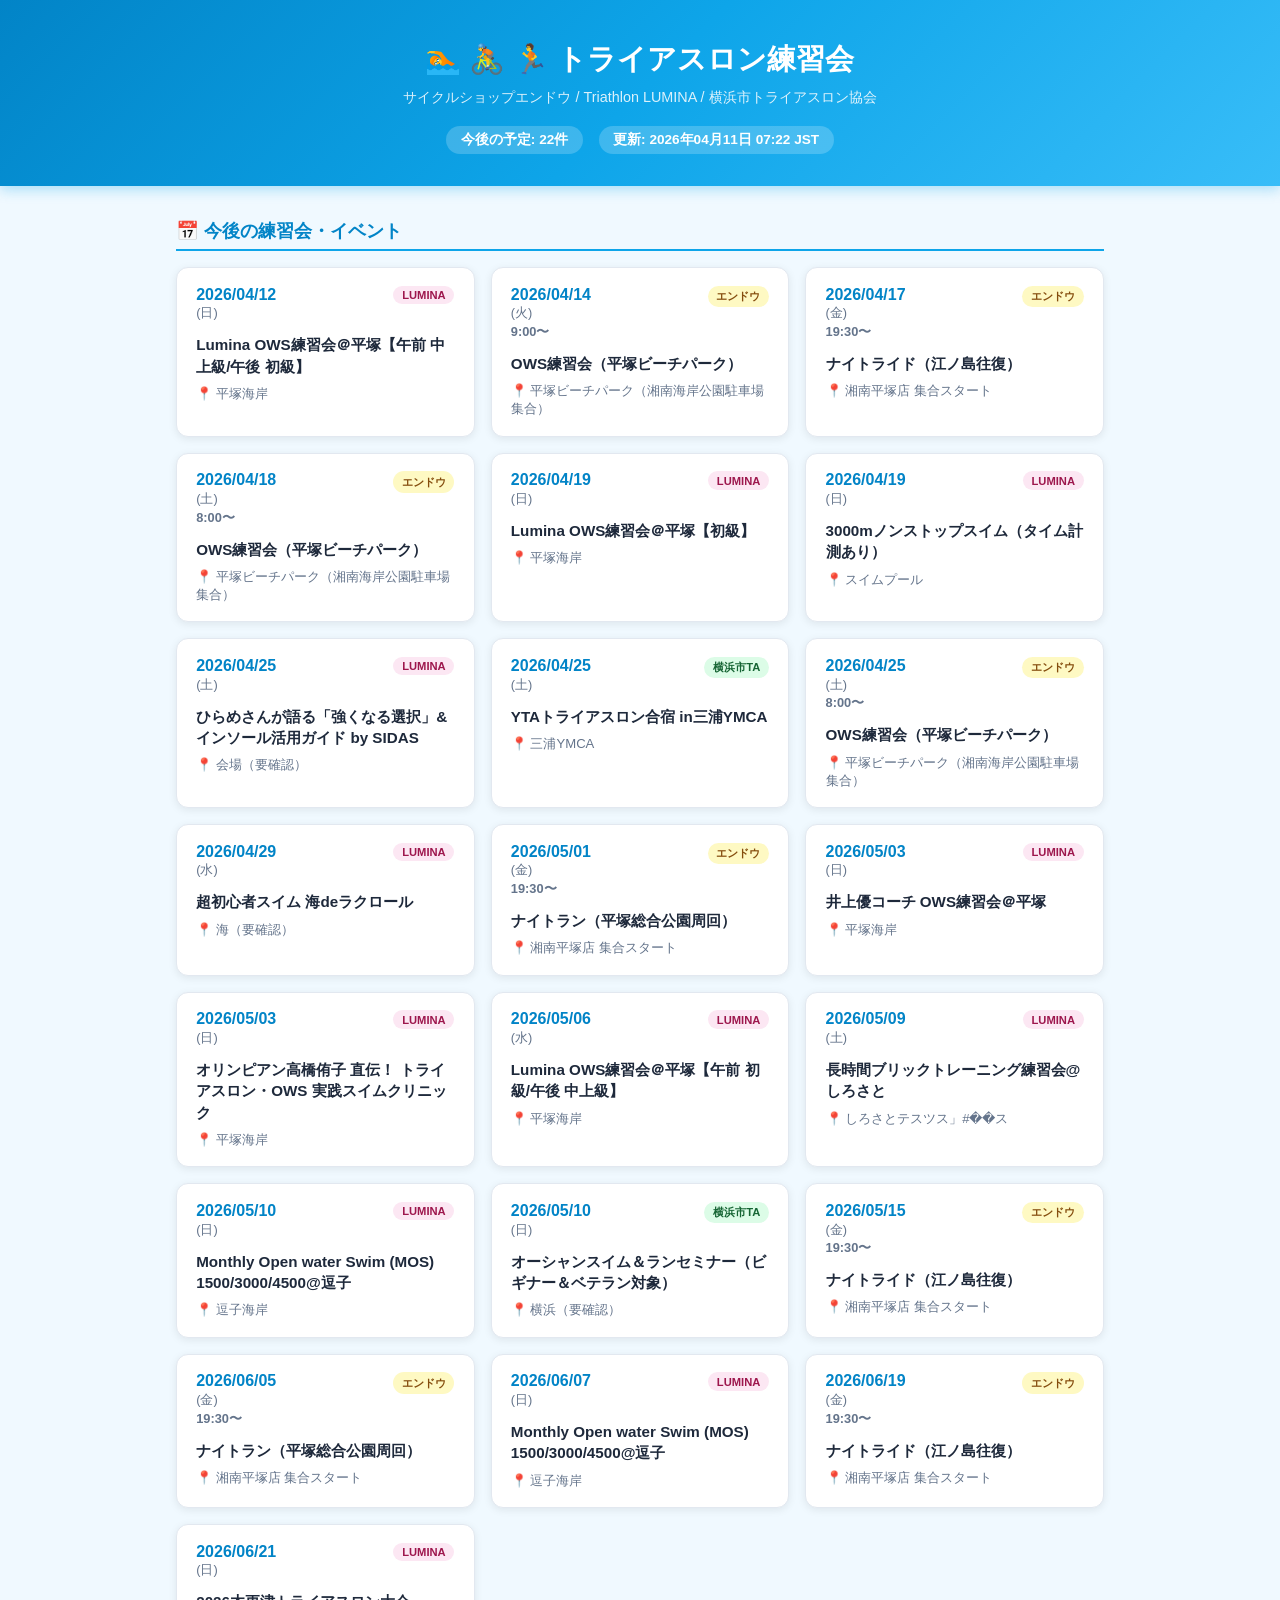
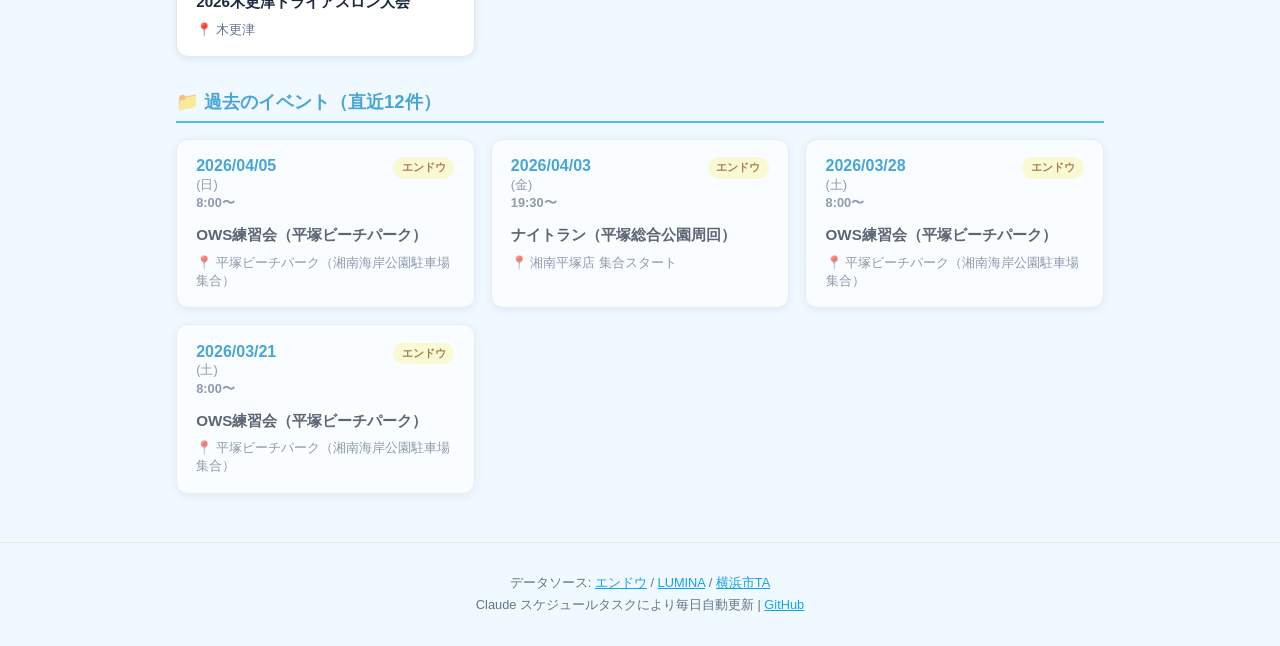
==== index.html @ b074782b "Add schedule page (2026/4/11 7:28:59)" ====
<!DOCTYPE html>
<html lang="ja"><head><meta charset="UTF-8"><meta name="viewport" content="width=device-width,initial-scale=1.0">
<title>🏊🚴🏃 トライアスロン練習会スケジュール</title>
<style>:root{--primary:#0ea5e9;--primary-dark:#0284c7;--bg:#f0f9ff;--card-bg:#fff;--text:#1e293b;--muted:#64748b;--border:#e2e8f0;--shadow:0 2px 8px rgba(0,0,0,.08)}*{box-sizing:border-box;margin:0;padding:0}body{font-family:'Helvetica Neue',Arial,'Hiragino Kaku Gothic ProN',sans-serif;background:var(--bg);color:var(--text)}header{background:linear-gradient(135deg,#0284c7,#0ea5e9,#38bdf8);color:#fff;padding:2.5rem 1.5rem 2rem;text-align:center;box-shadow:0 4px 12px rgba(14,165,233,.3)}header h1{font-size:1.8rem;font-weight:800}header p{margin-top:.5rem;font-size:.9rem;opacity:.85}.stats{display:flex;gap:1rem;justify-content:center;margin-top:1.2rem;flex-wrap:wrap}.stat-chip{background:rgba(255,255,255,.2);padding:.3rem .9rem;border-radius:999px;font-size:.85rem;font-weight:600}main{max-width:960px;margin:2rem auto;padding:0 1rem}.section-title{font-size:1.15rem;font-weight:700;color:var(--primary-dark);margin:2rem 0 1rem;padding-bottom:.4rem;border-bottom:2px solid var(--primary)}.cards-grid{display:grid;grid-template-columns:repeat(auto-fill,minmax(280px,1fr));gap:1rem}.card{background:var(--card-bg);border-radius:12px;padding:1.1rem 1.2rem;box-shadow:var(--shadow);border:1px solid var(--border);text-decoration:none;color:inherit;display:block;transition:transform .15s,box-shadow .15s}.card:hover{transform:translateY(-2px);box-shadow:0 6px 16px rgba(0,0,0,.12);border-color:var(--primary)}.card-header{display:flex;justify-content:space-between;align-items:flex-start;margin-bottom:.75rem}.date-badge{display:flex;flex-direction:column;gap:.1rem}.date-main{font-size:1rem;font-weight:700;color:var(--primary-dark)}.weekday,.time{font-size:.8rem;color:var(--muted)}.time{font-weight:600}.badge{font-size:.7rem;padding:.2rem .55rem;border-radius:999px;font-weight:700;white-space:nowrap}.event-title{font-size:.95rem;font-weight:700;line-height:1.4;margin-bottom:.5rem}.event-place{font-size:.82rem;color:var(--muted)}.past-section{opacity:.7}.empty{color:var(--muted);text-align:center;padding:2rem}footer{text-align:center;padding:2rem;font-size:.8rem;color:var(--muted);border-top:1px solid var(--border);margin-top:3rem}@media(max-width:480px){header h1{font-size:1.4rem}.cards-grid{grid-template-columns:1fr}}</style></head><body>
<header><h1>🏊 🚴 🏃 トライアスロン練習会</h1><p>サイクルショップエンドウ / Triathlon LUMINA / 横浜市トライアスロン協会</p><div class="stats"><span class="stat-chip">今後の予定: 22件</span><span class="stat-chip">更新: 2026年04月11日 07:22 JST</span></div></header>
<main><h2 class="section-title">📅 今後の練習会・イベント</h2><div class="cards-grid"><a class="card" href="https://triathlon-lumina.com/category/item/entry/" target="_blank" rel="noopener"><div class="card-header"><div class="date-badge"><span class="date-main">2026/04/12</span><span class="weekday">(日)</span></div><span class="badge" style="background:#fce7f3;color:#9d174d">LUMINA</span></div><div class="card-body"><h3 class="event-title">Lumina OWS練習会＠平塚【午前 中上級/午後 初級】</h3><p class="event-place">📍 平塚海岸</p></div></a>
<a class="card" href="https://cycleshopendo.com/shop/post-25594.html" target="_blank" rel="noopener"><div class="card-header"><div class="date-badge"><span class="date-main">2026/04/14</span><span class="weekday">(火)</span><span class="time">9:00〜</span></div><span class="badge" style="background:#fef9c3;color:#854d0e">エンドウ</span></div><div class="card-body"><h3 class="event-title">OWS練習会（平塚ビーチパーク）</h3><p class="event-place">📍 平塚ビーチパーク（湘南海岸公園駐車場集合）</p></div></a>
<a class="card" href="https://cycleshopendo.com/shop/post-25594.html" target="_blank" rel="noopener"><div class="card-header"><div class="date-badge"><span class="date-main">2026/04/17</span><span class="weekday">(金)</span><span class="time">19:30〜</span></div><span class="badge" style="background:#fef9c3;color:#854d0e">エンドウ</span></div><div class="card-body"><h3 class="event-title">ナイトライド（江ノ島往復）</h3><p class="event-place">📍 湘南平塚店 集合スタート</p></div></a>
<a class="card" href="https://cycleshopendo.com/shop/post-25594.html" target="_blank" rel="noopener"><div class="card-header"><div class="date-badge"><span class="date-main">2026/04/18</span><span class="weekday">(土)</span><span class="time">8:00〜</span></div><span class="badge" style="background:#fef9c3;color:#854d0e">エンドウ</span></div><div class="card-body"><h3 class="event-title">OWS練習会（平塚ビーチパーク）</h3><p class="event-place">📍 平塚ビーチパーク（湘南海岸公園駐車場集合）</p></div></a>
<a class="card" href="https://triathlon-lumina.com/category/item/entry/" target="_blank" rel="noopener"><div class="card-header"><div class="date-badge"><span class="date-main">2026/04/19</span><span class="weekday">(日)</span></div><span class="badge" style="background:#fce7f3;color:#9d174d">LUMINA</span></div><div class="card-body"><h3 class="event-title">Lumina OWS練習会＠平塚【初級】</h3><p class="event-place">📍 平塚海岸</p></div></a>
<a class="card" href="https://triathlon-lumina.com/category/item/entry/" target="_blank" rel="noopener"><div class="card-header"><div class="date-badge"><span class="date-main">2026/04/19</span><span class="weekday">(日)</span></div><span class="badge" style="background:#fce7f3;color:#9d174d">LUMINA</span></div><div class="card-body"><h3 class="event-title">3000mノンストップスイム（タイム計測あり）</h3><p class="event-place">📍 スイムプール</p></div></a>
<a class="card" href="https://triathlon-lumina.com/category/item/entry/" target="_blank" rel="noopener"><div class="card-header"><div class="date-badge"><span class="date-main">2026/04/25</span><span class="weekday">(土)</span></div><span class="badge" style="background:#fce7f3;color:#9d174d">LUMINA</span></div><div class="card-body"><h3 class="event-title">ひらめさんが語る「強くなる選択」&amp;インソール活用ガイド by SIDAS</h3><p class="event-place">📍 会場（要確認）</p></div></a>
<a class="card" href="https://www.kn-tu.or.jp/yta/5382.html" target="_blank" rel="noopener"><div class="card-header"><div class="date-badge"><span class="date-main">2026/04/25</span><span class="weekday">(土)</span></div><span class="badge" style="background:#dcfce7;color:#166534">横浜市TA</span></div><div class="card-body"><h3 class="event-title">YTAトライアスロン合宿 in三浦YMCA</h3><p class="event-place">📍 三浦YMCA</p></div></a>
<a class="card" href="https://cycleshopendo.com/shop/post-25594.html" target="_blank" rel="noopener"><div class="card-header"><div class="date-badge"><span class="date-main">2026/04/25</span><span class="weekday">(土)</span><span class="time">8:00〜</span></div><span class="badge" style="background:#fef9c3;color:#854d0e">エンドウ</span></div><div class="card-body"><h3 class="event-title">OWS練習会（平塚ビーチパーク）</h3><p class="event-place">📍 平塚ビーチパーク（湘南海岸公園駐車場集合）</p></div></a>
<a class="card" href="https://triathlon-lumina.com/category/item/entry/" target="_blank" rel="noopener"><div class="card-header"><div class="date-badge"><span class="date-main">2026/04/29</span><span class="weekday">(水)</span></div><span class="badge" style="background:#fce7f3;color:#9d174d">LUMINA</span></div><div class="card-body"><h3 class="event-title">超初心者スイム 海deラクロール</h3><p class="event-place">📍 海（要確認）</p></div></a>
<a class="card" href="https://cycleshopendo.com/shop/post-25594.html" target="_blank" rel="noopener"><div class="card-header"><div class="date-badge"><span class="date-main">2026/05/01</span><span class="weekday">(金)</span><span class="time">19:30〜</span></div><span class="badge" style="background:#fef9c3;color:#854d0e">エンドウ</span></div><div class="card-body"><h3 class="event-title">ナイトラン（平塚総合公園周回）</h3><p class="event-place">📍 湘南平塚店 集合スタート</p></div></a>
<a class="card" href="https://triathlon-lumina.com/category/item/entry/" target="_blank" rel="noopener"><div class="card-header"><div class="date-badge"><span class="date-main">2026/05/03</span><span class="weekday">(日)</span></div><span class="badge" style="background:#fce7f3;color:#9d174d">LUMINA</span></div><div class="card-body"><h3 class="event-title">井上優コーチ OWS練習会＠平塚</h3><p class="event-place">📍 平塚海岸</p></div></a>
<a class="card" href="https://triathlon-lumina.com/category/item/entry/" target="_blank" rel="noopener"><div class="card-header"><div class="date-badge"><span class="date-main">2026/05/03</span><span class="weekday">(日)</span></div><span class="badge" style="background:#fce7f3;color:#9d174d">LUMINA</span></div><div class="card-body"><h3 class="event-title">オリンピアン高橋侑子 直伝！ トライアスロン・OWS 実践スイムクリニック</h3><p class="event-place">📍 平塚海岸</p></div></a>
<a class="card" href="https://triathlon-lumina.com/category/item/entry/" target="_blank" rel="noopener"><div class="card-header"><div class="date-badge"><span class="date-main">2026/05/06</span><span class="weekday">(水)</span></div><span class="badge" style="background:#fce7f3;color:#9d174d">LUMINA</span></div><div class="card-body"><h3 class="event-title">Lumina OWS練習会＠平塚【午前 初級/午後 中上級】</h3><p class="event-place">📍 平塚海岸</p></div></a>
<a class="card" href="https://triathlon-lumina.com/category/item/entry/" target="_blank" rel="noopener"><div class="card-header"><div class="date-badge"><span class="date-main">2026/05/09</span><span class="weekday">(土)</span></div><span class="badge" style="background:#fce7f3;color:#9d174d">LUMINA</span></div><div class="card-body"><h3 class="event-title">長時間ブリックトレーニング練習会@しろさと</h3><p class="event-place">📍 しろさとテスツス」#��ス</p></div></a>
<a class="card" href="https://triathlon-lumina.com/category/item/entry/" target="_blank" rel="noopener"><div class="card-header"><div class="date-badge"><span class="date-main">2026/05/10</span><span class="weekday">(日)</span></div><span class="badge" style="background:#fce7f3;color:#9d174d">LUMINA</span></div><div class="card-body"><h3 class="event-title">Monthly Open water Swim (MOS) 1500/3000/4500@逗子</h3><p class="event-place">📍 逗子海岸</p></div></a>
<a class="card" href="https://www.kn-tu.or.jp/yta/5474.html" target="_blank" rel="noopener"><div class="card-header"><div class="date-badge"><span class="date-main">2026/05/10</span><span class="weekday">(日)</span></div><span class="badge" style="background:#dcfce7;color:#166534">横浜市TA</span></div><div class="card-body"><h3 class="event-title">オーシャンスイム＆ランセミナー（ビギナー＆ベテラン対象）</h3><p class="event-place">📍 横浜（要確認）</p></div></a>
<a class="card" href="https://cycleshopendo.com/shop/post-25594.html" target="_blank" rel="noopener"><div class="card-header"><div class="date-badge"><span class="date-main">2026/05/15</span><span class="weekday">(金)</span><span class="time">19:30〜</span></div><span class="badge" style="background:#fef9c3;color:#854d0e">エンドウ</span></div><div class="card-body"><h3 class="event-title">ナイトライド（江ノ島往復）</h3><p class="event-place">📍 湘南平塚店 集合スタート</p></div></a>
<a class="card" href="https://cycleshopendo.com/shop/post-25594.html" target="_blank" rel="noopener"><div class="card-header"><div class="date-badge"><span class="date-main">2026/06/05</span><span class="weekday">(金)</span><span class="time">19:30〜</span></div><span class="badge" style="background:#fef9c3;color:#854d0e">エンドウ</span></div><div class="card-body"><h3 class="event-title">ナイトラン（平塚総合公園周回）</h3><p class="event-place">📍 湘南平塚店 集合スタート</p></div></a>
<a class="card" href="https://triathlon-lumina.com/category/item/entry/" target="_blank" rel="noopener"><div class="card-header"><div class="date-badge"><span class="date-main">2026/06/07</span><span class="weekday">(日)</span></div><span class="badge" style="background:#fce7f3;color:#9d174d">LUMINA</span></div><div class="card-body"><h3 class="event-title">Monthly Open water Swim (MOS) 1500/3000/4500@逗子</h3><p class="event-place">📍 逗子海岸</p></div></a>
<a class="card" href="https://cycleshopendo.com/shop/post-25594.html" target="_blank" rel="noopener"><div class="card-header"><div class="date-badge"><span class="date-main">2026/06/19</span><span class="weekday">(金)</span><span class="time">19:30〜</span></div><span class="badge" style="background:#fef9c3;color:#854d0e">エンドウ</span></div><div class="card-body"><h3 class="event-title">ナイトライド（江ノ島往復）</h3><p class="event-place">📍 湘南平塚店 集合スタート</p></div></a>
<a class="card" href="https://triathlon-lumina.com/category/item/entry/" target="_blank" rel="noopener"><div class="card-header"><div class="date-badge"><span class="date-main">2026/06/21</span><span class="weekday">(日)</span></div><span class="badge" style="background:#fce7f3;color:#9d174d">LUMINA</span></div><div class="card-body"><h3 class="event-title">2026木更津トライアスロン大会</h3><p class="event-place">📍 木更津</p></div></a></div><h2 class="section-title past-section">📁 過去のイベント（直近12件）</h2><div class="cards-grid past-section"><a class="card" href="https://cycleshopendo.com/shop/post-25594.html" target="_blank" rel="noopener"><div class="card-header"><div class="date-badge"><span class="date-main">2026/04/05</span><span class="weekday">(日)</span><span class="time">8:00〜</span></div><span class="badge" style="background:#fef9c3;color:#854d0e">エンドウ</span></div><div class="card-body"><h3 class="event-title">OWS練習会（平塚ビーチパーク）</h3><p class="event-place">📍 平塚ビーチパーク（湘南海岸公園駐車場集合）</p></div></a>
<a class="card" href="https://cycleshopendo.com/shop/post-25594.html" target="_blank" rel="noopener"><div class="card-header"><div class="date-badge"><span class="date-main">2026/04/03</span><span class="weekday">(金)</span><span class="time">19:30〜</span></div><span class="badge" style="background:#fef9c3;color:#854d0e">エンドウ</span></div><div class="card-body"><h3 class="event-title">ナイトラン（平塚総合公園周回）</h3><p class="event-place">📍 湘南平塚店 集合スタート</p></div></a>
<a class="card" href="https://cycleshopendo.com/shop/post-25594.html" target="_blank" rel="noopener"><div class="card-header"><div class="date-badge"><span class="date-main">2026/03/28</span><span class="weekday">(土)</span><span class="time">8:00〜</span></div><span class="badge" style="background:#fef9c3;color:#854d0e">エンドウ</span></div><div class="card-body"><h3 class="event-title">OWS練習会（平塚ビーチパーク）</h3><p class="event-place">📍 平塚ビーチパーク（湘南海岸公園駐車場集合）</p></div></a>
<a class="card" href="https://cycleshopendo.com/shop/post-25594.html" target="_blank" rel="noopener"><div class="card-header"><div class="date-badge"><span class="date-main">2026/03/21</span><span class="weekday">(土)</span><span class="time">8:00〜</span></div><span class="badge" style="background:#fef9c3;color:#854d0e">エンドウ</span></div><div class="card-body"><h3 class="event-title">OWS練習会（平塚ビーチパーク）</h3><p class="event-place">📍 平塚ビーチパーク（湘南海岸公園駐車場集合）</p></div></a></div></main>
<footer><p>データソース: <a href="https://cycleshopendo.com/shop/post-25594.html" style="color:var(--primary)">エンドウ</a> / <a href="https://triathlon-lumina.com/category/item/entry/" style="color:var(--primary)">LUMINA</a> / <a href="https://www.kn-tu.or.jp/yta/news/recruiting-participants" style="color:var(--primary)">横浜市TA</a></p><p style="margin-top:.3rem">Claude スケジュールタスクにより毎日自動更新 | <a href="https://github.com/japason0502/Triathlon" style="color:var(--primary)">GitHub</a></p></footer>
</body></html>
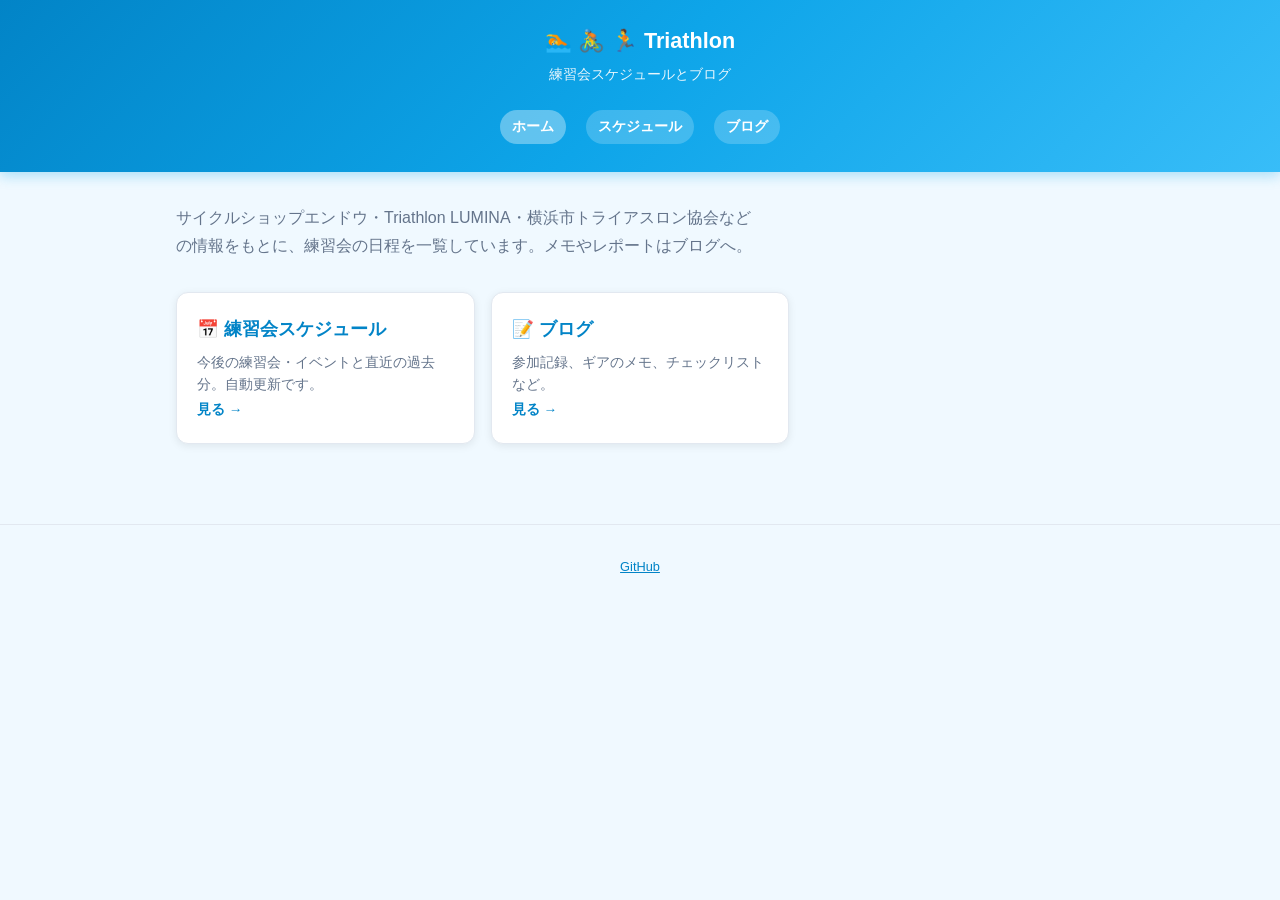
==== commit 45d9e447: "Refactor triathlon schedule management: rename index.html to schedule.html and update HTML generatio" ====
--- a/index.html
+++ b/index.html
@@ -1,32 +1,90 @@
 <!DOCTYPE html>
-<html lang="ja"><head><meta charset="UTF-8"><meta name="viewport" content="width=device-width,initial-scale=1.0">
-<title>🏊🚴🏃 トライアスロン練習会スケジュール</title>
-<style>:root{--primary:#0ea5e9;--primary-dark:#0284c7;--bg:#f0f9ff;--card-bg:#fff;--text:#1e293b;--muted:#64748b;--border:#e2e8f0;--shadow:0 2px 8px rgba(0,0,0,.08)}*{box-sizing:border-box;margin:0;padding:0}body{font-family:'Helvetica Neue',Arial,'Hiragino Kaku Gothic ProN',sans-serif;background:var(--bg);color:var(--text)}header{background:linear-gradient(135deg,#0284c7,#0ea5e9,#38bdf8);color:#fff;padding:2.5rem 1.5rem 2rem;text-align:center;box-shadow:0 4px 12px rgba(14,165,233,.3)}header h1{font-size:1.8rem;font-weight:800}header p{margin-top:.5rem;font-size:.9rem;opacity:.85}.stats{display:flex;gap:1rem;justify-content:center;margin-top:1.2rem;flex-wrap:wrap}.stat-chip{background:rgba(255,255,255,.2);padding:.3rem .9rem;border-radius:999px;font-size:.85rem;font-weight:600}main{max-width:960px;margin:2rem auto;padding:0 1rem}.section-title{font-size:1.15rem;font-weight:700;color:var(--primary-dark);margin:2rem 0 1rem;padding-bottom:.4rem;border-bottom:2px solid var(--primary)}.cards-grid{display:grid;grid-template-columns:repeat(auto-fill,minmax(280px,1fr));gap:1rem}.card{background:var(--card-bg);border-radius:12px;padding:1.1rem 1.2rem;box-shadow:var(--shadow);border:1px solid var(--border);text-decoration:none;color:inherit;display:block;transition:transform .15s,box-shadow .15s}.card:hover{transform:translateY(-2px);box-shadow:0 6px 16px rgba(0,0,0,.12);border-color:var(--primary)}.card-header{display:flex;justify-content:space-between;align-items:flex-start;margin-bottom:.75rem}.date-badge{display:flex;flex-direction:column;gap:.1rem}.date-main{font-size:1rem;font-weight:700;color:var(--primary-dark)}.weekday,.time{font-size:.8rem;color:var(--muted)}.time{font-weight:600}.badge{font-size:.7rem;padding:.2rem .55rem;border-radius:999px;font-weight:700;white-space:nowrap}.event-title{font-size:.95rem;font-weight:700;line-height:1.4;margin-bottom:.5rem}.event-place{font-size:.82rem;color:var(--muted)}.past-section{opacity:.7}.empty{color:var(--muted);text-align:center;padding:2rem}footer{text-align:center;padding:2rem;font-size:.8rem;color:var(--muted);border-top:1px solid var(--border);margin-top:3rem}@media(max-width:480px){header h1{font-size:1.4rem}.cards-grid{grid-template-columns:1fr}}</style></head><body>
-<header><h1>🏊 🚴 🏃 トライアスロン練習会</h1><p>サイクルショップエンドウ / Triathlon LUMINA / 横浜市トライアスロン協会</p><div class="stats"><span class="stat-chip">今後の予定: 22件</span><span class="stat-chip">更新: 2026年04月11日 07:22 JST</span></div></header>
-<main><h2 class="section-title">📅 今後の練習会・イベント</h2><div class="cards-grid"><a class="card" href="https://triathlon-lumina.com/category/item/entry/" target="_blank" rel="noopener"><div class="card-header"><div class="date-badge"><span class="date-main">2026/04/12</span><span class="weekday">(日)</span></div><span class="badge" style="background:#fce7f3;color:#9d174d">LUMINA</span></div><div class="card-body"><h3 class="event-title">Lumina OWS練習会＠平塚【午前 中上級/午後 初級】</h3><p class="event-place">📍 平塚海岸</p></div></a>
-<a class="card" href="https://cycleshopendo.com/shop/post-25594.html" target="_blank" rel="noopener"><div class="card-header"><div class="date-badge"><span class="date-main">2026/04/14</span><span class="weekday">(火)</span><span class="time">9:00〜</span></div><span class="badge" style="background:#fef9c3;color:#854d0e">エンドウ</span></div><div class="card-body"><h3 class="event-title">OWS練習会（平塚ビーチパーク）</h3><p class="event-place">📍 平塚ビーチパーク（湘南海岸公園駐車場集合）</p></div></a>
-<a class="card" href="https://cycleshopendo.com/shop/post-25594.html" target="_blank" rel="noopener"><div class="card-header"><div class="date-badge"><span class="date-main">2026/04/17</span><span class="weekday">(金)</span><span class="time">19:30〜</span></div><span class="badge" style="background:#fef9c3;color:#854d0e">エンドウ</span></div><div class="card-body"><h3 class="event-title">ナイトライド（江ノ島往復）</h3><p class="event-place">📍 湘南平塚店 集合スタート</p></div></a>
-<a class="card" href="https://cycleshopendo.com/shop/post-25594.html" target="_blank" rel="noopener"><div class="card-header"><div class="date-badge"><span class="date-main">2026/04/18</span><span class="weekday">(土)</span><span class="time">8:00〜</span></div><span class="badge" style="background:#fef9c3;color:#854d0e">エンドウ</span></div><div class="card-body"><h3 class="event-title">OWS練習会（平塚ビーチパーク）</h3><p class="event-place">📍 平塚ビーチパーク（湘南海岸公園駐車場集合）</p></div></a>
-<a class="card" href="https://triathlon-lumina.com/category/item/entry/" target="_blank" rel="noopener"><div class="card-header"><div class="date-badge"><span class="date-main">2026/04/19</span><span class="weekday">(日)</span></div><span class="badge" style="background:#fce7f3;color:#9d174d">LUMINA</span></div><div class="card-body"><h3 class="event-title">Lumina OWS練習会＠平塚【初級】</h3><p class="event-place">📍 平塚海岸</p></div></a>
-<a class="card" href="https://triathlon-lumina.com/category/item/entry/" target="_blank" rel="noopener"><div class="card-header"><div class="date-badge"><span class="date-main">2026/04/19</span><span class="weekday">(日)</span></div><span class="badge" style="background:#fce7f3;color:#9d174d">LUMINA</span></div><div class="card-body"><h3 class="event-title">3000mノンストップスイム（タイム計測あり）</h3><p class="event-place">📍 スイムプール</p></div></a>
-<a class="card" href="https://triathlon-lumina.com/category/item/entry/" target="_blank" rel="noopener"><div class="card-header"><div class="date-badge"><span class="date-main">2026/04/25</span><span class="weekday">(土)</span></div><span class="badge" style="background:#fce7f3;color:#9d174d">LUMINA</span></div><div class="card-body"><h3 class="event-title">ひらめさんが語る「強くなる選択」&amp;インソール活用ガイド by SIDAS</h3><p class="event-place">📍 会場（要確認）</p></div></a>
-<a class="card" href="https://www.kn-tu.or.jp/yta/5382.html" target="_blank" rel="noopener"><div class="card-header"><div class="date-badge"><span class="date-main">2026/04/25</span><span class="weekday">(土)</span></div><span class="badge" style="background:#dcfce7;color:#166534">横浜市TA</span></div><div class="card-body"><h3 class="event-title">YTAトライアスロン合宿 in三浦YMCA</h3><p class="event-place">📍 三浦YMCA</p></div></a>
-<a class="card" href="https://cycleshopendo.com/shop/post-25594.html" target="_blank" rel="noopener"><div class="card-header"><div class="date-badge"><span class="date-main">2026/04/25</span><span class="weekday">(土)</span><span class="time">8:00〜</span></div><span class="badge" style="background:#fef9c3;color:#854d0e">エンドウ</span></div><div class="card-body"><h3 class="event-title">OWS練習会（平塚ビーチパーク）</h3><p class="event-place">📍 平塚ビーチパーク（湘南海岸公園駐車場集合）</p></div></a>
-<a class="card" href="https://triathlon-lumina.com/category/item/entry/" target="_blank" rel="noopener"><div class="card-header"><div class="date-badge"><span class="date-main">2026/04/29</span><span class="weekday">(水)</span></div><span class="badge" style="background:#fce7f3;color:#9d174d">LUMINA</span></div><div class="card-body"><h3 class="event-title">超初心者スイム 海deラクロール</h3><p class="event-place">📍 海（要確認）</p></div></a>
-<a class="card" href="https://cycleshopendo.com/shop/post-25594.html" target="_blank" rel="noopener"><div class="card-header"><div class="date-badge"><span class="date-main">2026/05/01</span><span class="weekday">(金)</span><span class="time">19:30〜</span></div><span class="badge" style="background:#fef9c3;color:#854d0e">エンドウ</span></div><div class="card-body"><h3 class="event-title">ナイトラン（平塚総合公園周回）</h3><p class="event-place">📍 湘南平塚店 集合スタート</p></div></a>
-<a class="card" href="https://triathlon-lumina.com/category/item/entry/" target="_blank" rel="noopener"><div class="card-header"><div class="date-badge"><span class="date-main">2026/05/03</span><span class="weekday">(日)</span></div><span class="badge" style="background:#fce7f3;color:#9d174d">LUMINA</span></div><div class="card-body"><h3 class="event-title">井上優コーチ OWS練習会＠平塚</h3><p class="event-place">📍 平塚海岸</p></div></a>
-<a class="card" href="https://triathlon-lumina.com/category/item/entry/" target="_blank" rel="noopener"><div class="card-header"><div class="date-badge"><span class="date-main">2026/05/03</span><span class="weekday">(日)</span></div><span class="badge" style="background:#fce7f3;color:#9d174d">LUMINA</span></div><div class="card-body"><h3 class="event-title">オリンピアン高橋侑子 直伝！ トライアスロン・OWS 実践スイムクリニック</h3><p class="event-place">📍 平塚海岸</p></div></a>
-<a class="card" href="https://triathlon-lumina.com/category/item/entry/" target="_blank" rel="noopener"><div class="card-header"><div class="date-badge"><span class="date-main">2026/05/06</span><span class="weekday">(水)</span></div><span class="badge" style="background:#fce7f3;color:#9d174d">LUMINA</span></div><div class="card-body"><h3 class="event-title">Lumina OWS練習会＠平塚【午前 初級/午後 中上級】</h3><p class="event-place">📍 平塚海岸</p></div></a>
-<a class="card" href="https://triathlon-lumina.com/category/item/entry/" target="_blank" rel="noopener"><div class="card-header"><div class="date-badge"><span class="date-main">2026/05/09</span><span class="weekday">(土)</span></div><span class="badge" style="background:#fce7f3;color:#9d174d">LUMINA</span></div><div class="card-body"><h3 class="event-title">長時間ブリックトレーニング練習会@しろさと</h3><p class="event-place">📍 しろさとテスツス」#��ス</p></div></a>
-<a class="card" href="https://triathlon-lumina.com/category/item/entry/" target="_blank" rel="noopener"><div class="card-header"><div class="date-badge"><span class="date-main">2026/05/10</span><span class="weekday">(日)</span></div><span class="badge" style="background:#fce7f3;color:#9d174d">LUMINA</span></div><div class="card-body"><h3 class="event-title">Monthly Open water Swim (MOS) 1500/3000/4500@逗子</h3><p class="event-place">📍 逗子海岸</p></div></a>
-<a class="card" href="https://www.kn-tu.or.jp/yta/5474.html" target="_blank" rel="noopener"><div class="card-header"><div class="date-badge"><span class="date-main">2026/05/10</span><span class="weekday">(日)</span></div><span class="badge" style="background:#dcfce7;color:#166534">横浜市TA</span></div><div class="card-body"><h3 class="event-title">オーシャンスイム＆ランセミナー（ビギナー＆ベテラン対象）</h3><p class="event-place">📍 横浜（要確認）</p></div></a>
-<a class="card" href="https://cycleshopendo.com/shop/post-25594.html" target="_blank" rel="noopener"><div class="card-header"><div class="date-badge"><span class="date-main">2026/05/15</span><span class="weekday">(金)</span><span class="time">19:30〜</span></div><span class="badge" style="background:#fef9c3;color:#854d0e">エンドウ</span></div><div class="card-body"><h3 class="event-title">ナイトライド（江ノ島往復）</h3><p class="event-place">📍 湘南平塚店 集合スタート</p></div></a>
-<a class="card" href="https://cycleshopendo.com/shop/post-25594.html" target="_blank" rel="noopener"><div class="card-header"><div class="date-badge"><span class="date-main">2026/06/05</span><span class="weekday">(金)</span><span class="time">19:30〜</span></div><span class="badge" style="background:#fef9c3;color:#854d0e">エンドウ</span></div><div class="card-body"><h3 class="event-title">ナイトラン（平塚総合公園周回）</h3><p class="event-place">📍 湘南平塚店 集合スタート</p></div></a>
-<a class="card" href="https://triathlon-lumina.com/category/item/entry/" target="_blank" rel="noopener"><div class="card-header"><div class="date-badge"><span class="date-main">2026/06/07</span><span class="weekday">(日)</span></div><span class="badge" style="background:#fce7f3;color:#9d174d">LUMINA</span></div><div class="card-body"><h3 class="event-title">Monthly Open water Swim (MOS) 1500/3000/4500@逗子</h3><p class="event-place">📍 逗子海岸</p></div></a>
-<a class="card" href="https://cycleshopendo.com/shop/post-25594.html" target="_blank" rel="noopener"><div class="card-header"><div class="date-badge"><span class="date-main">2026/06/19</span><span class="weekday">(金)</span><span class="time">19:30〜</span></div><span class="badge" style="background:#fef9c3;color:#854d0e">エンドウ</span></div><div class="card-body"><h3 class="event-title">ナイトライド（江ノ島往復）</h3><p class="event-place">📍 湘南平塚店 集合スタート</p></div></a>
-<a class="card" href="https://triathlon-lumina.com/category/item/entry/" target="_blank" rel="noopener"><div class="card-header"><div class="date-badge"><span class="date-main">2026/06/21</span><span class="weekday">(日)</span></div><span class="badge" style="background:#fce7f3;color:#9d174d">LUMINA</span></div><div class="card-body"><h3 class="event-title">2026木更津トライアスロン大会</h3><p class="event-place">📍 木更津</p></div></a></div><h2 class="section-title past-section">📁 過去のイベント（直近12件）</h2><div class="cards-grid past-section"><a class="card" href="https://cycleshopendo.com/shop/post-25594.html" target="_blank" rel="noopener"><div class="card-header"><div class="date-badge"><span class="date-main">2026/04/05</span><span class="weekday">(日)</span><span class="time">8:00〜</span></div><span class="badge" style="background:#fef9c3;color:#854d0e">エンドウ</span></div><div class="card-body"><h3 class="event-title">OWS練習会（平塚ビーチパーク）</h3><p class="event-place">📍 平塚ビーチパーク（湘南海岸公園駐車場集合）</p></div></a>
-<a class="card" href="https://cycleshopendo.com/shop/post-25594.html" target="_blank" rel="noopener"><div class="card-header"><div class="date-badge"><span class="date-main">2026/04/03</span><span class="weekday">(金)</span><span class="time">19:30〜</span></div><span class="badge" style="background:#fef9c3;color:#854d0e">エンドウ</span></div><div class="card-body"><h3 class="event-title">ナイトラン（平塚総合公園周回）</h3><p class="event-place">📍 湘南平塚店 集合スタート</p></div></a>
-<a class="card" href="https://cycleshopendo.com/shop/post-25594.html" target="_blank" rel="noopener"><div class="card-header"><div class="date-badge"><span class="date-main">2026/03/28</span><span class="weekday">(土)</span><span class="time">8:00〜</span></div><span class="badge" style="background:#fef9c3;color:#854d0e">エンドウ</span></div><div class="card-body"><h3 class="event-title">OWS練習会（平塚ビーチパーク）</h3><p class="event-place">📍 平塚ビーチパーク（湘南海岸公園駐車場集合）</p></div></a>
-<a class="card" href="https://cycleshopendo.com/shop/post-25594.html" target="_blank" rel="noopener"><div class="card-header"><div class="date-badge"><span class="date-main">2026/03/21</span><span class="weekday">(土)</span><span class="time">8:00〜</span></div><span class="badge" style="background:#fef9c3;color:#854d0e">エンドウ</span></div><div class="card-body"><h3 class="event-title">OWS練習会（平塚ビーチパーク）</h3><p class="event-place">📍 平塚ビーチパーク（湘南海岸公園駐車場集合）</p></div></a></div></main>
-<footer><p>データソース: <a href="https://cycleshopendo.com/shop/post-25594.html" style="color:var(--primary)">エンドウ</a> / <a href="https://triathlon-lumina.com/category/item/entry/" style="color:var(--primary)">LUMINA</a> / <a href="https://www.kn-tu.or.jp/yta/news/recruiting-participants" style="color:var(--primary)">横浜市TA</a></p><p style="margin-top:.3rem">Claude スケジュールタスクにより毎日自動更新 | <a href="https://github.com/japason0502/Triathlon" style="color:var(--primary)">GitHub</a></p></footer>
-</body></html>+<html lang="ja">
+  <head>
+    <meta charset="UTF-8" />
+    <meta name="viewport" content="width=device-width, initial-scale=1.0" />
+    <meta name="description" content="湘南エリアのトライアスロン練習会スケジュールとブログ" />
+    <title>🏊🚴🏃 Triathlon | ホーム</title>
+    <link rel="stylesheet" href="assets/css/blog.css" />
+    <style>
+      .landing-lead {
+        font-size: 1rem;
+        color: var(--muted);
+        max-width: 36rem;
+        margin-bottom: 2rem;
+        line-height: 1.75;
+      }
+      .landing-cards {
+        display: grid;
+        grid-template-columns: repeat(auto-fill, minmax(260px, 1fr));
+        gap: 1rem;
+      }
+      .landing-card {
+        display: block;
+        background: var(--card-bg);
+        border: 1px solid var(--border);
+        border-radius: 12px;
+        padding: 1.35rem 1.25rem;
+        box-shadow: var(--shadow);
+        text-decoration: none;
+        color: inherit;
+        transition: transform 0.15s, box-shadow 0.15s;
+      }
+      .landing-card:hover {
+        transform: translateY(-2px);
+        box-shadow: 0 6px 16px rgba(0, 0, 0, 0.1);
+        border-color: var(--primary);
+      }
+      .landing-card h2 {
+        font-size: 1.1rem;
+        font-weight: 800;
+        color: var(--primary-dark);
+        margin-bottom: 0.5rem;
+      }
+      .landing-card p {
+        font-size: 0.9rem;
+        color: var(--muted);
+        line-height: 1.55;
+      }
+      .landing-card .go {
+        margin-top: 0.75rem;
+        font-size: 0.85rem;
+        font-weight: 700;
+        color: var(--primary-dark);
+      }
+    </style>
+  </head>
+  <body>
+    <header class="site-header">
+      <h1>🏊 🚴 🏃 Triathlon</h1>
+      <p>練習会スケジュールとブログ</p>
+      <nav class="site-nav" aria-label="サイト内">
+        <a href="index.html" aria-current="page">ホーム</a>
+        <a href="schedule.html">スケジュール</a>
+        <a href="blog/">ブログ</a>
+      </nav>
+    </header>
+    <main>
+      <p class="landing-lead">
+        サイクルショップエンドウ・Triathlon LUMINA・横浜市トライアスロン協会などの情報をもとに、練習会の日程を一覧しています。メモやレポートはブログへ。
+      </p>
+      <div class="landing-cards">
+        <a class="landing-card" href="schedule.html">
+          <h2>📅 練習会スケジュール</h2>
+          <p>今後の練習会・イベントと直近の過去分。自動更新です。</p>
+          <span class="go">見る →</span>
+        </a>
+        <a class="landing-card" href="blog/">
+          <h2>📝 ブログ</h2>
+          <p>参加記録、ギアのメモ、チェックリストなど。</p>
+          <span class="go">見る →</span>
+        </a>
+      </div>
+    </main>
+    <footer class="site-footer">
+      <p>
+        <a href="https://github.com/japason0502/Triathlon" style="color: var(--primary-dark)">GitHub</a>
+      </p>
+    </footer>
+  </body>
+</html>
--- a/assets/css/blog.css
+++ b/assets/css/blog.css
@@ -0,0 +1,217 @@
+:root {
+  --primary: #0ea5e9;
+  --primary-dark: #0284c7;
+  --bg: #f0f9ff;
+  --card-bg: #fff;
+  --text: #1e293b;
+  --muted: #64748b;
+  --border: #e2e8f0;
+  --shadow: 0 2px 8px rgba(0, 0, 0, 0.08);
+  --prose-max: 40rem;
+}
+*,
+*::before,
+*::after {
+  box-sizing: border-box;
+  margin: 0;
+  padding: 0;
+}
+body {
+  font-family: "Helvetica Neue", Arial, "Hiragino Kaku Gothic ProN", sans-serif;
+  background: var(--bg);
+  color: var(--text);
+  line-height: 1.6;
+}
+a {
+  color: var(--primary-dark);
+}
+.site-header {
+  background: linear-gradient(135deg, #0284c7, #0ea5e9, #38bdf8);
+  color: #fff;
+  padding: 1.5rem 1rem 1.25rem;
+  text-align: center;
+  box-shadow: 0 4px 12px rgba(14, 165, 233, 0.3);
+}
+.site-header h1 {
+  font-size: 1.35rem;
+  font-weight: 800;
+}
+.site-header p {
+  margin-top: 0.35rem;
+  font-size: 0.85rem;
+  opacity: 0.9;
+}
+.site-nav {
+  display: flex;
+  justify-content: center;
+  gap: 0.5rem 1.25rem;
+  flex-wrap: wrap;
+  margin-top: 1rem;
+  padding: 0.5rem;
+}
+.site-nav a {
+  color: #fff;
+  text-decoration: none;
+  font-weight: 600;
+  font-size: 0.9rem;
+  padding: 0.35rem 0.75rem;
+  border-radius: 999px;
+  background: rgba(255, 255, 255, 0.2);
+}
+.site-nav a[aria-current="page"] {
+  background: rgba(255, 255, 255, 0.35);
+}
+.site-nav a:hover {
+  text-decoration: underline;
+}
+main {
+  max-width: 960px;
+  margin: 0 auto;
+  padding: 2rem 1rem 3rem;
+}
+.page-title {
+  font-size: 1.35rem;
+  font-weight: 700;
+  color: var(--primary-dark);
+  margin-bottom: 0.5rem;
+}
+.page-lead {
+  color: var(--muted);
+  font-size: 0.95rem;
+  margin-bottom: 1.75rem;
+}
+.post-list {
+  display: flex;
+  flex-direction: column;
+  gap: 1rem;
+}
+.post-card {
+  display: block;
+  background: var(--card-bg);
+  border: 1px solid var(--border);
+  border-radius: 12px;
+  padding: 1.1rem 1.25rem;
+  box-shadow: var(--shadow);
+  text-decoration: none;
+  color: inherit;
+  transition: transform 0.15s, box-shadow 0.15s;
+}
+.post-card:hover {
+  transform: translateY(-2px);
+  box-shadow: 0 6px 16px rgba(0, 0, 0, 0.1);
+  border-color: var(--primary);
+}
+.post-card time {
+  font-size: 0.8rem;
+  color: var(--muted);
+  font-weight: 600;
+}
+.post-card h2 {
+  font-size: 1.05rem;
+  font-weight: 700;
+  margin-top: 0.35rem;
+  line-height: 1.45;
+}
+.post-card .excerpt {
+  margin-top: 0.5rem;
+  font-size: 0.88rem;
+  color: var(--muted);
+  line-height: 1.5;
+}
+.breadcrumb {
+  font-size: 0.82rem;
+  color: var(--muted);
+  margin-bottom: 1.25rem;
+}
+.breadcrumb a {
+  color: var(--muted);
+}
+.breadcrumb a:hover {
+  color: var(--primary-dark);
+}
+article.post {
+  background: var(--card-bg);
+  border: 1px solid var(--border);
+  border-radius: 12px;
+  padding: 1.5rem 1.35rem 2rem;
+  box-shadow: var(--shadow);
+  max-width: var(--prose-max);
+  margin: 0 auto;
+}
+.post-header time {
+  font-size: 0.85rem;
+  color: var(--muted);
+  font-weight: 600;
+}
+.post-header h1 {
+  font-size: 1.45rem;
+  font-weight: 800;
+  line-height: 1.35;
+  margin-top: 0.5rem;
+  color: var(--text);
+}
+.post-tags {
+  margin-top: 0.75rem;
+  display: flex;
+  flex-wrap: wrap;
+  gap: 0.4rem;
+}
+.tag {
+  font-size: 0.72rem;
+  font-weight: 700;
+  padding: 0.2rem 0.55rem;
+  border-radius: 999px;
+  background: #e0f2fe;
+  color: #0369a1;
+}
+.post-body {
+  margin-top: 1.5rem;
+  font-size: 0.98rem;
+  line-height: 1.85;
+}
+.post-body h2 {
+  font-size: 1.15rem;
+  margin: 1.75rem 0 0.75rem;
+  color: var(--primary-dark);
+}
+.post-body h2:first-child {
+  margin-top: 0;
+}
+.post-body p {
+  margin-bottom: 1rem;
+}
+.post-body ul,
+.post-body ol {
+  margin: 0.75rem 0 1rem 1.25rem;
+}
+.post-body li {
+  margin-bottom: 0.35rem;
+}
+.post-body a {
+  text-underline-offset: 2px;
+}
+.post-footer {
+  margin-top: 2rem;
+  padding-top: 1.25rem;
+  border-top: 1px solid var(--border);
+  font-size: 0.88rem;
+}
+.post-footer a {
+  font-weight: 600;
+}
+.site-footer {
+  text-align: center;
+  padding: 2rem 1rem;
+  font-size: 0.8rem;
+  color: var(--muted);
+  border-top: 1px solid var(--border);
+  margin-top: 2rem;
+}
+@media (max-width: 480px) {
+  .site-header h1 {
+    font-size: 1.15rem;
+  }
+  .post-header h1 {
+    font-size: 1.25rem;
+  }
+}
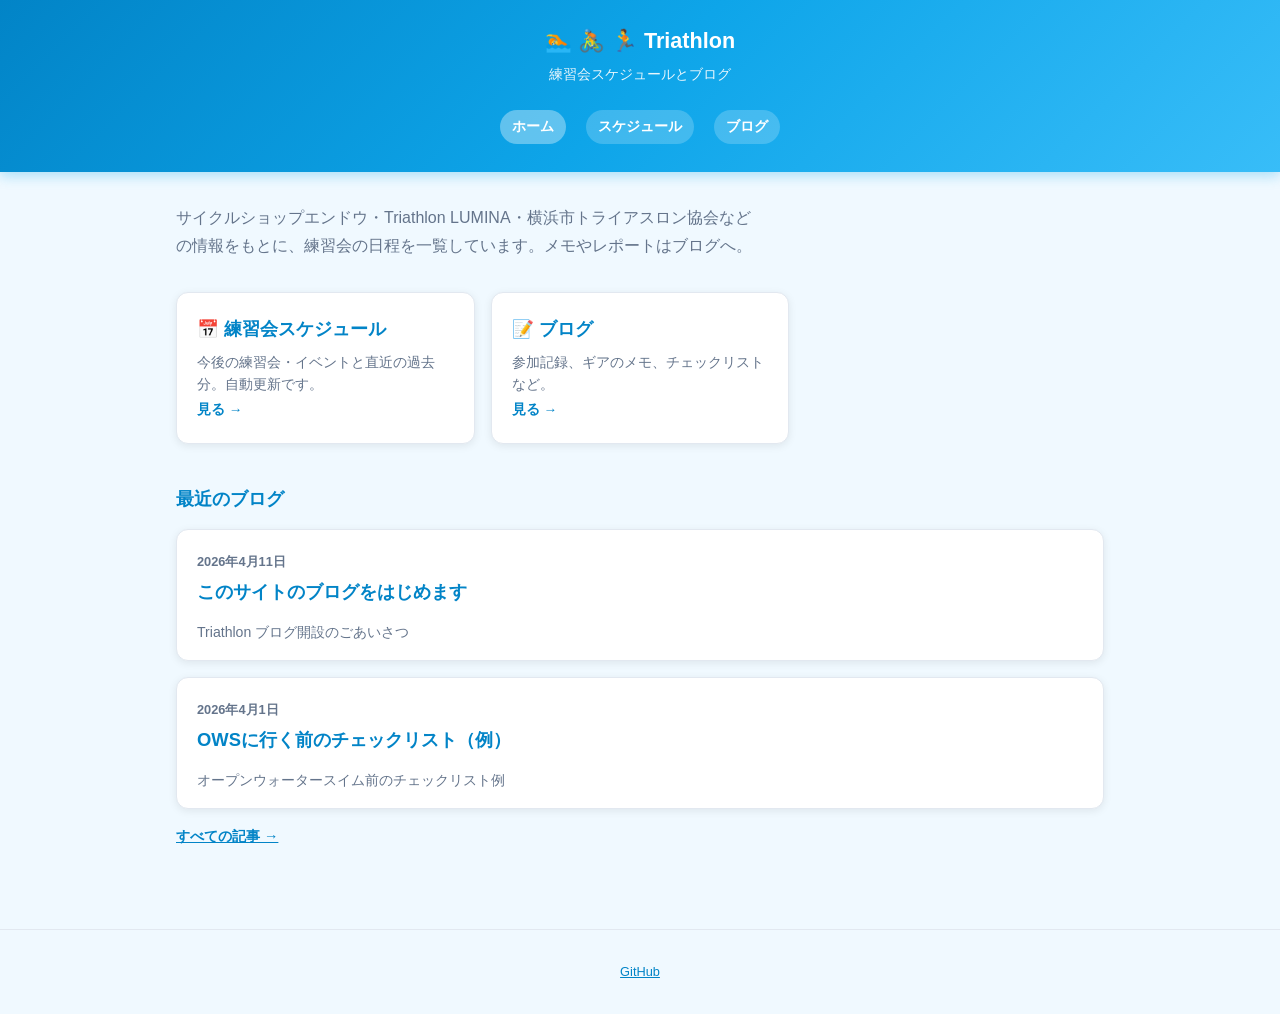
==== commit 2ba4e903: "Add blog section to index.html and update styles - Introduced a new blog section in index.html with " ====
--- a/index.html
+++ b/index.html
@@ -80,11 +80,20 @@
           <span class="go">見る →</span>
         </a>
       </div>
+      <section class="home-blog" aria-labelledby="home-blog-heading">
+        <h2 id="home-blog-heading">最近のブログ</h2>
+        <div id="home-blog-list" class="post-list"></div>
+        <p class="more-link"><a href="blog/">すべての記事 →</a></p>
+      </section>
     </main>
     <footer class="site-footer">
       <p>
         <a href="https://github.com/japason0502/Triathlon" style="color: var(--primary-dark)">GitHub</a>
       </p>
     </footer>
+    <script src="assets/js/blog-list.js"></script>
+    <script>
+      renderBlogList("#home-blog-list", { manifestUrl: "blog/posts.json", linkPrefix: "blog/" });
+    </script>
   </body>
 </html>
--- a/assets/css/blog.css
+++ b/assets/css/blog.css
@@ -199,6 +199,25 @@
 .post-footer a {
   font-weight: 600;
 }
+.home-blog {
+  margin-top: 2.5rem;
+}
+.home-blog h2 {
+  font-size: 1.15rem;
+  font-weight: 700;
+  color: var(--primary-dark);
+  margin-bottom: 1rem;
+}
+.home-blog .more-link {
+  margin-top: 1rem;
+  font-size: 0.9rem;
+  font-weight: 600;
+}
+.blog-list-error,
+.blog-list-empty {
+  font-size: 0.9rem;
+  color: var(--muted);
+}
 .site-footer {
   text-align: center;
   padding: 2rem 1rem;
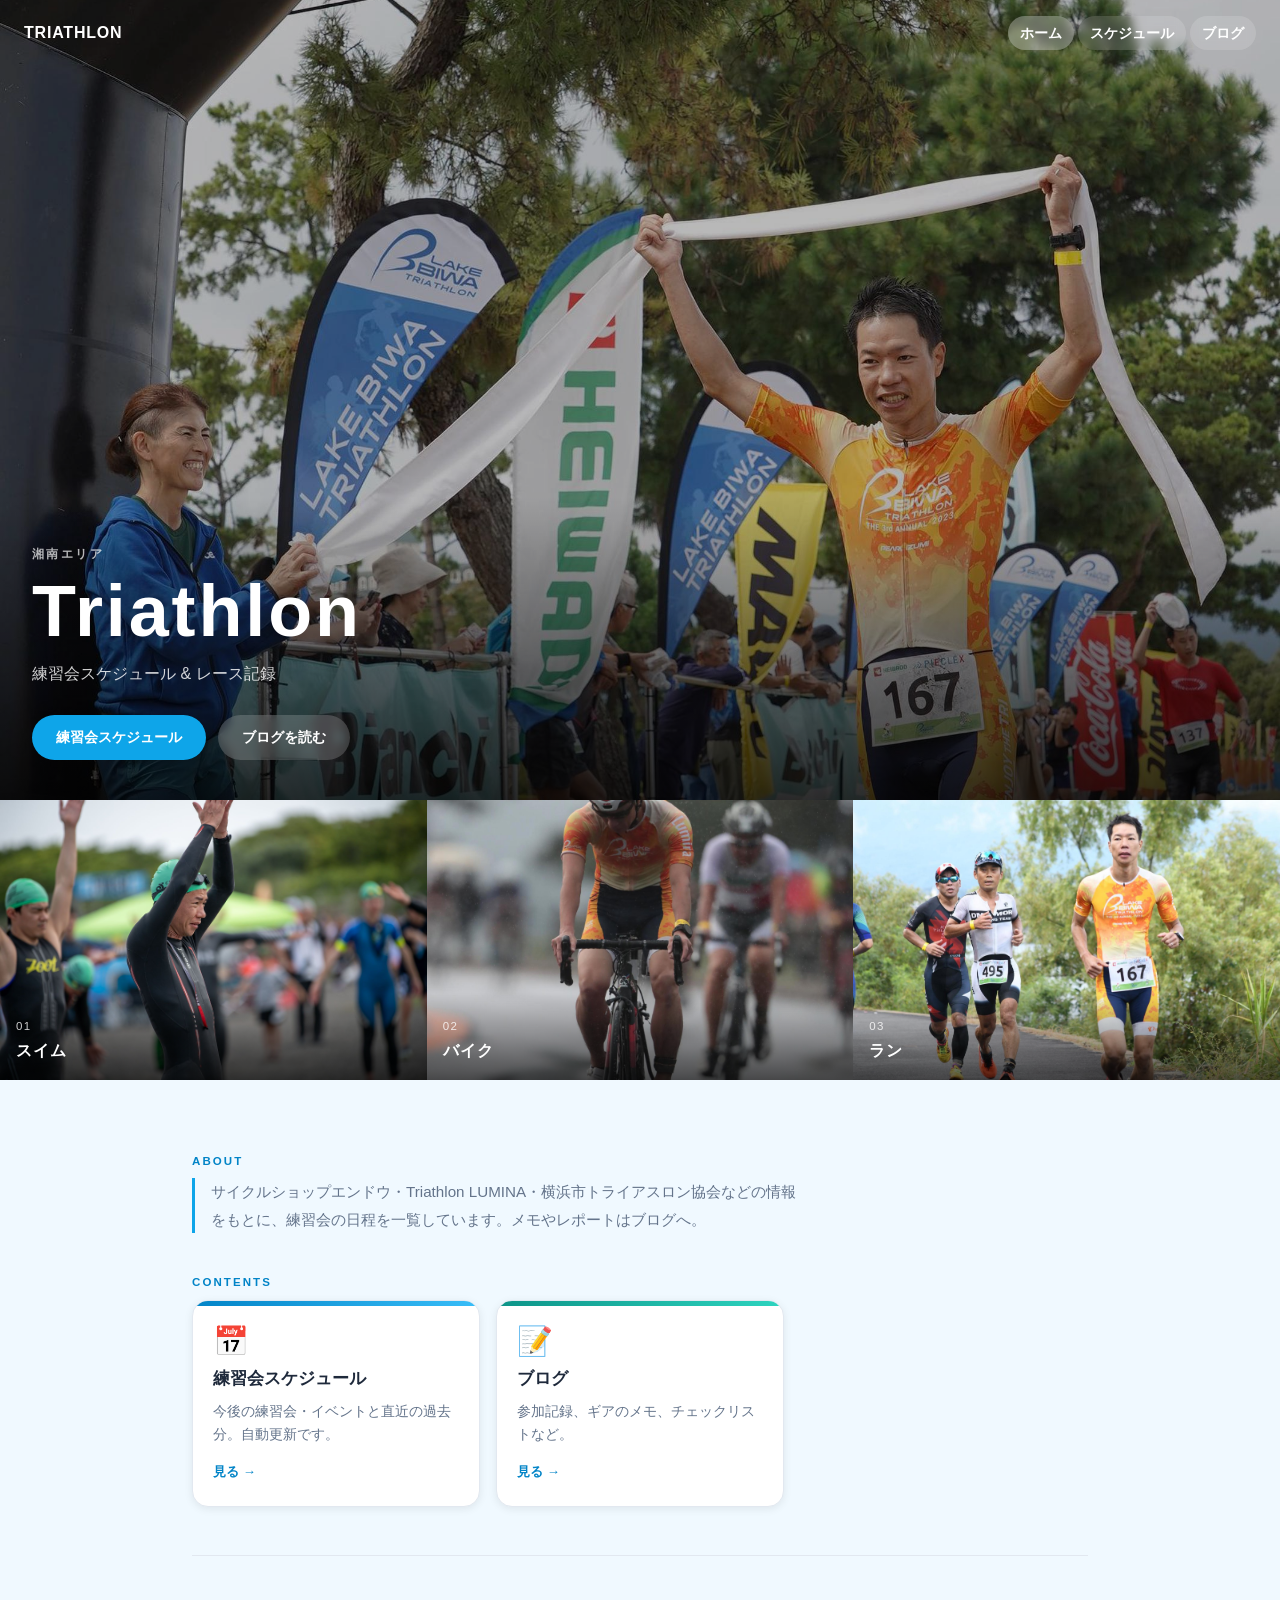
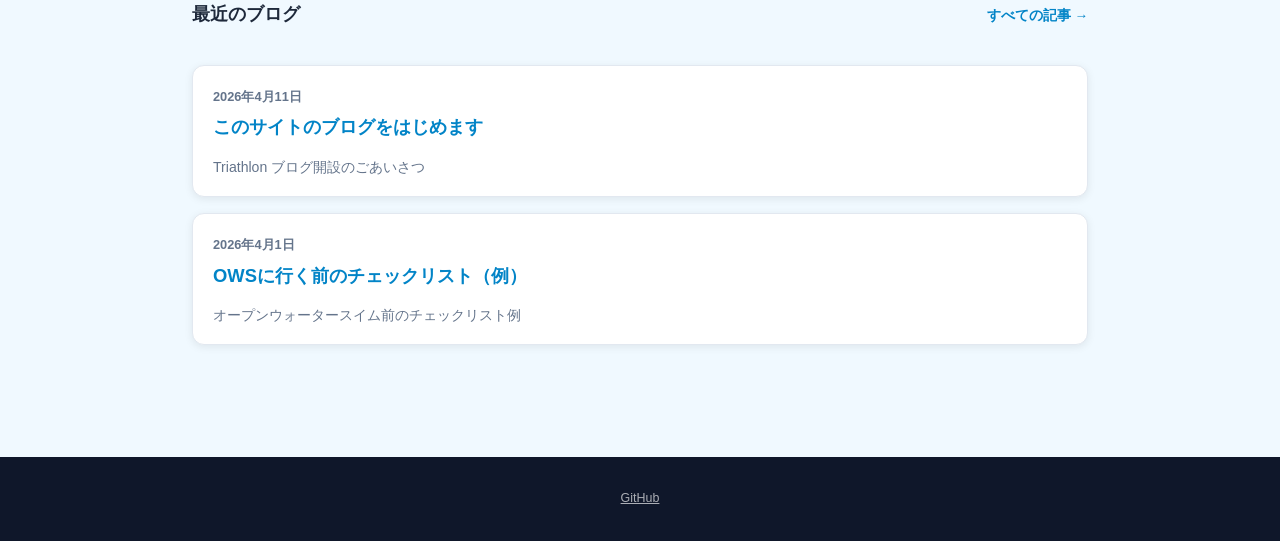
==== commit 7854cec3: "Redesign top page with hero photo and discipline strip - Full-width hero using Lake Biwa Triathlon f" ====
--- a/index.html
+++ b/index.html
@@ -4,93 +4,404 @@
     <meta charset="UTF-8" />
     <meta name="viewport" content="width=device-width, initial-scale=1.0" />
     <meta name="description" content="湘南エリアのトライアスロン練習会スケジュールとブログ" />
-    <title>🏊🚴🏃 Triathlon | ホーム</title>
+    <title>Triathlon | ホーム</title>
     <link rel="stylesheet" href="assets/css/blog.css" />
     <style>
-      .landing-lead {
+      /* ===== HERO ===== */
+      .hero {
+        position: relative;
+        height: 100svh;
+        min-height: 480px;
+        max-height: 800px;
+        overflow: hidden;
+        display: flex;
+        align-items: flex-end;
+      }
+      .hero-bg {
+        position: absolute;
+        inset: 0;
+        width: 100%;
+        height: 100%;
+        object-fit: cover;
+        object-position: 65% 55%;
+        filter: brightness(0.72);
+      }
+      .hero-overlay {
+        position: relative;
+        z-index: 1;
+        width: 100%;
+        padding: 3rem 2rem 2.5rem;
+        background: linear-gradient(to top, rgba(0,0,0,0.72) 0%, rgba(0,0,0,0) 100%);
+      }
+      .hero-eyebrow {
+        font-size: 0.75rem;
+        font-weight: 700;
+        letter-spacing: 0.2em;
+        text-transform: uppercase;
+        color: rgba(255,255,255,0.7);
+        margin-bottom: 0.5rem;
+      }
+      .hero-title {
+        font-size: clamp(2.4rem, 7vw, 4.5rem);
+        font-weight: 900;
+        color: #fff;
+        letter-spacing: 0.04em;
+        line-height: 1.1;
+        margin-bottom: 0.6rem;
+      }
+      .hero-sub {
         font-size: 1rem;
+        color: rgba(255,255,255,0.82);
+        margin-bottom: 1.75rem;
+        line-height: 1.6;
+      }
+      .hero-btns {
+        display: flex;
+        gap: 0.75rem;
+        flex-wrap: wrap;
+      }
+      .hero-btn {
+        display: inline-block;
+        padding: 0.7rem 1.5rem;
+        border-radius: 999px;
+        font-size: 0.9rem;
+        font-weight: 700;
+        text-decoration: none;
+        transition: transform 0.15s, box-shadow 0.15s;
+      }
+      .hero-btn:hover {
+        transform: translateY(-2px);
+        box-shadow: 0 6px 20px rgba(0,0,0,0.3);
+      }
+      .hero-btn-primary {
+        background: #0ea5e9;
+        color: #fff;
+      }
+      .hero-btn-ghost {
+        background: rgba(255,255,255,0.18);
+        color: #fff;
+        backdrop-filter: blur(4px);
+      }
+
+      /* ===== SITE NAV (floating) ===== */
+      .site-header {
+        position: absolute;
+        top: 0;
+        left: 0;
+        right: 0;
+        z-index: 10;
+        background: transparent;
+        box-shadow: none;
+        padding: 1rem 1.5rem;
+        display: flex;
+        align-items: center;
+        justify-content: space-between;
+      }
+      .site-header-brand {
+        font-size: 1rem;
+        font-weight: 800;
+        color: #fff;
+        letter-spacing: 0.05em;
+        text-decoration: none;
+      }
+      .site-nav {
+        display: flex;
+        gap: 0.25rem;
+        flex-wrap: wrap;
+        margin: 0;
+        padding: 0;
+      }
+      .site-nav a {
+        background: rgba(255,255,255,0.15);
+        backdrop-filter: blur(4px);
+      }
+      .site-nav a[aria-current="page"] {
+        background: rgba(255,255,255,0.3);
+      }
+
+      /* ===== DISCIPLINE STRIP ===== */
+      .disciplines {
+        display: grid;
+        grid-template-columns: repeat(3, 1fr);
+        gap: 0;
+      }
+      .discipline {
+        position: relative;
+        height: 280px;
+        overflow: hidden;
+      }
+      .discipline img {
+        width: 100%;
+        height: 100%;
+        object-fit: cover;
+        transition: transform 0.4s ease;
+        display: block;
+      }
+      .discipline:hover img {
+        transform: scale(1.05);
+      }
+      .discipline-label {
+        position: absolute;
+        bottom: 0;
+        left: 0;
+        right: 0;
+        padding: 1.5rem 1rem 1rem;
+        background: linear-gradient(to top, rgba(0,0,0,0.65) 0%, transparent 100%);
+        color: #fff;
+        font-size: 1rem;
+        font-weight: 800;
+        letter-spacing: 0.06em;
+        text-transform: uppercase;
+      }
+      .discipline-label span {
+        display: block;
+        font-size: 0.72rem;
+        font-weight: 500;
+        letter-spacing: 0.12em;
+        opacity: 0.8;
+        margin-bottom: 0.2rem;
+      }
+
+      /* ===== MAIN CONTENT ===== */
+      .page-wrap {
+        max-width: 960px;
+        margin: 0 auto;
+        padding: 2.5rem 1rem 4rem;
+      }
+      .section-title {
+        font-size: 0.72rem;
+        font-weight: 700;
+        letter-spacing: 0.18em;
+        text-transform: uppercase;
+        color: var(--primary-dark);
+        margin-bottom: 0.5rem;
+      }
+      .about-text {
+        font-size: 0.95rem;
         color: var(--muted);
-        max-width: 36rem;
-        margin-bottom: 2rem;
-        line-height: 1.75;
-      }
+        line-height: 1.8;
+        max-width: 38rem;
+        margin-bottom: 2.5rem;
+        border-left: 3px solid var(--primary);
+        padding-left: 1rem;
+      }
+
+      /* ===== CARDS ===== */
       .landing-cards {
         display: grid;
-        grid-template-columns: repeat(auto-fill, minmax(260px, 1fr));
+        grid-template-columns: repeat(auto-fill, minmax(280px, 1fr));
         gap: 1rem;
+        margin-bottom: 3rem;
       }
       .landing-card {
-        display: block;
+        display: flex;
+        flex-direction: column;
         background: var(--card-bg);
         border: 1px solid var(--border);
-        border-radius: 12px;
-        padding: 1.35rem 1.25rem;
+        border-radius: 16px;
+        padding: 0;
         box-shadow: var(--shadow);
         text-decoration: none;
         color: inherit;
-        transition: transform 0.15s, box-shadow 0.15s;
+        overflow: hidden;
+        transition: transform 0.2s, box-shadow 0.2s;
       }
       .landing-card:hover {
-        transform: translateY(-2px);
-        box-shadow: 0 6px 16px rgba(0, 0, 0, 0.1);
+        transform: translateY(-4px);
+        box-shadow: 0 12px 28px rgba(0, 0, 0, 0.12);
         border-color: var(--primary);
       }
+      .card-accent {
+        height: 5px;
+      }
+      .card-accent-blue { background: linear-gradient(90deg, #0284c7, #38bdf8); }
+      .card-accent-teal { background: linear-gradient(90deg, #0d9488, #2dd4bf); }
+      .card-body {
+        padding: 1.35rem 1.25rem 1.5rem;
+        flex: 1;
+        display: flex;
+        flex-direction: column;
+      }
+      .card-icon {
+        font-size: 1.8rem;
+        margin-bottom: 0.6rem;
+        line-height: 1;
+      }
       .landing-card h2 {
+        font-size: 1.05rem;
+        font-weight: 800;
+        color: var(--text);
+        margin-bottom: 0.5rem;
+      }
+      .landing-card p {
+        font-size: 0.88rem;
+        color: var(--muted);
+        line-height: 1.6;
+        flex: 1;
+      }
+      .card-go {
+        margin-top: 1rem;
+        font-size: 0.82rem;
+        font-weight: 700;
+        color: var(--primary-dark);
+        display: flex;
+        align-items: center;
+        gap: 0.25rem;
+      }
+
+      /* ===== BLOG SECTION ===== */
+      .home-blog {
+        border-top: 1px solid var(--border);
+        padding-top: 2rem;
+      }
+      .home-blog-header {
+        display: flex;
+        align-items: baseline;
+        justify-content: space-between;
+        margin-bottom: 1.25rem;
+      }
+      .home-blog-header h2 {
         font-size: 1.1rem;
         font-weight: 800;
-        color: var(--primary-dark);
-        margin-bottom: 0.5rem;
-      }
-      .landing-card p {
-        font-size: 0.9rem;
-        color: var(--muted);
-        line-height: 1.55;
-      }
-      .landing-card .go {
-        margin-top: 0.75rem;
+        color: var(--text);
+      }
+      .home-blog .more-link a {
         font-size: 0.85rem;
         font-weight: 700;
         color: var(--primary-dark);
+        text-decoration: none;
+      }
+      .home-blog .more-link a:hover { text-decoration: underline; }
+
+      /* ===== FOOTER ===== */
+      .site-footer {
+        background: #0f172a;
+        color: rgba(255,255,255,0.5);
+        text-align: center;
+        padding: 2rem 1rem;
+        font-size: 0.78rem;
+        border-top: none;
+        margin-top: 0;
+      }
+      .site-footer a {
+        color: rgba(255,255,255,0.65);
+      }
+
+      /* ===== RESPONSIVE ===== */
+      @media (max-width: 600px) {
+        .disciplines {
+          grid-template-columns: 1fr;
+        }
+        .discipline {
+          height: 200px;
+        }
+        .hero-overlay {
+          padding: 2rem 1.25rem 2rem;
+        }
+        .site-header {
+          padding: 0.75rem 1rem;
+        }
       }
     </style>
   </head>
   <body>
+
+    <!-- Floating header nav -->
     <header class="site-header">
-      <h1>🏊 🚴 🏃 Triathlon</h1>
-      <p>練習会スケジュールとブログ</p>
+      <a class="site-header-brand" href="index.html">TRIATHLON</a>
       <nav class="site-nav" aria-label="サイト内">
         <a href="index.html" aria-current="page">ホーム</a>
         <a href="schedule.html">スケジュール</a>
         <a href="blog/">ブログ</a>
       </nav>
     </header>
+
+    <!-- Hero -->
+    <section class="hero">
+      <img
+        class="hero-bg"
+        src="assets/img/hero.jpg"
+        alt="九十九里トライアスロン フィニッシュ"
+        fetchpriority="high"
+        decoding="async"
+        width="1600"
+        height="1067"
+      />
+      <div class="hero-overlay">
+        <p class="hero-eyebrow">湘南エリア</p>
+        <h1 class="hero-title">Triathlon</h1>
+        <p class="hero-sub">練習会スケジュール &amp; レース記録</p>
+        <div class="hero-btns">
+          <a class="hero-btn hero-btn-primary" href="schedule.html">練習会スケジュール</a>
+          <a class="hero-btn hero-btn-ghost" href="blog/">ブログを読む</a>
+        </div>
+      </div>
+    </section>
+
+    <!-- 3 Disciplines -->
+    <div class="disciplines" aria-hidden="true">
+      <div class="discipline">
+        <img src="assets/img/swim.jpg" alt="スイム" loading="lazy" width="600" height="400" />
+        <div class="discipline-label"><span>01</span>スイム</div>
+      </div>
+      <div class="discipline">
+        <img src="assets/img/bike.jpg" alt="バイク" loading="lazy" width="600" height="400" style="object-position: center 40%;" />
+        <div class="discipline-label"><span>02</span>バイク</div>
+      </div>
+      <div class="discipline">
+        <img src="assets/img/run.jpg" alt="ラン" loading="lazy" width="600" height="400" />
+        <div class="discipline-label"><span>03</span>ラン</div>
+      </div>
+    </div>
+
+    <!-- Main content -->
     <main>
-      <p class="landing-lead">
-        サイクルショップエンドウ・Triathlon LUMINA・横浜市トライアスロン協会などの情報をもとに、練習会の日程を一覧しています。メモやレポートはブログへ。
-      </p>
-      <div class="landing-cards">
-        <a class="landing-card" href="schedule.html">
-          <h2>📅 練習会スケジュール</h2>
-          <p>今後の練習会・イベントと直近の過去分。自動更新です。</p>
-          <span class="go">見る →</span>
-        </a>
-        <a class="landing-card" href="blog/">
-          <h2>📝 ブログ</h2>
-          <p>参加記録、ギアのメモ、チェックリストなど。</p>
-          <span class="go">見る →</span>
-        </a>
+      <div class="page-wrap">
+
+        <p class="section-title">About</p>
+        <p class="about-text">
+          サイクルショップエンドウ・Triathlon LUMINA・横浜市トライアスロン協会などの情報をもとに、練習会の日程を一覧しています。メモやレポートはブログへ。
+        </p>
+
+        <p class="section-title">Contents</p>
+        <div class="landing-cards">
+          <a class="landing-card" href="schedule.html">
+            <div class="card-accent card-accent-blue"></div>
+            <div class="card-body">
+              <div class="card-icon">📅</div>
+              <h2>練習会スケジュール</h2>
+              <p>今後の練習会・イベントと直近の過去分。自動更新です。</p>
+              <span class="card-go">見る →</span>
+            </div>
+          </a>
+          <a class="landing-card" href="blog/">
+            <div class="card-accent card-accent-teal"></div>
+            <div class="card-body">
+              <div class="card-icon">📝</div>
+              <h2>ブログ</h2>
+              <p>参加記録、ギアのメモ、チェックリストなど。</p>
+              <span class="card-go">見る →</span>
+            </div>
+          </a>
+        </div>
+
+        <section class="home-blog" aria-labelledby="home-blog-heading">
+          <div class="home-blog-header">
+            <h2 id="home-blog-heading">最近のブログ</h2>
+            <p class="more-link"><a href="blog/">すべての記事 →</a></p>
+          </div>
+          <div id="home-blog-list" class="post-list"></div>
+        </section>
+
       </div>
-      <section class="home-blog" aria-labelledby="home-blog-heading">
-        <h2 id="home-blog-heading">最近のブログ</h2>
-        <div id="home-blog-list" class="post-list"></div>
-        <p class="more-link"><a href="blog/">すべての記事 →</a></p>
-      </section>
     </main>
+
     <footer class="site-footer">
       <p>
-        <a href="https://github.com/japason0502/Triathlon" style="color: var(--primary-dark)">GitHub</a>
+        <a href="https://github.com/japason0502/Triathlon">GitHub</a>
       </p>
     </footer>
+
     <script src="assets/js/blog-list.js"></script>
     <script>
       renderBlogList("#home-blog-list", { manifestUrl: "blog/posts.json", linkPrefix: "blog/" });
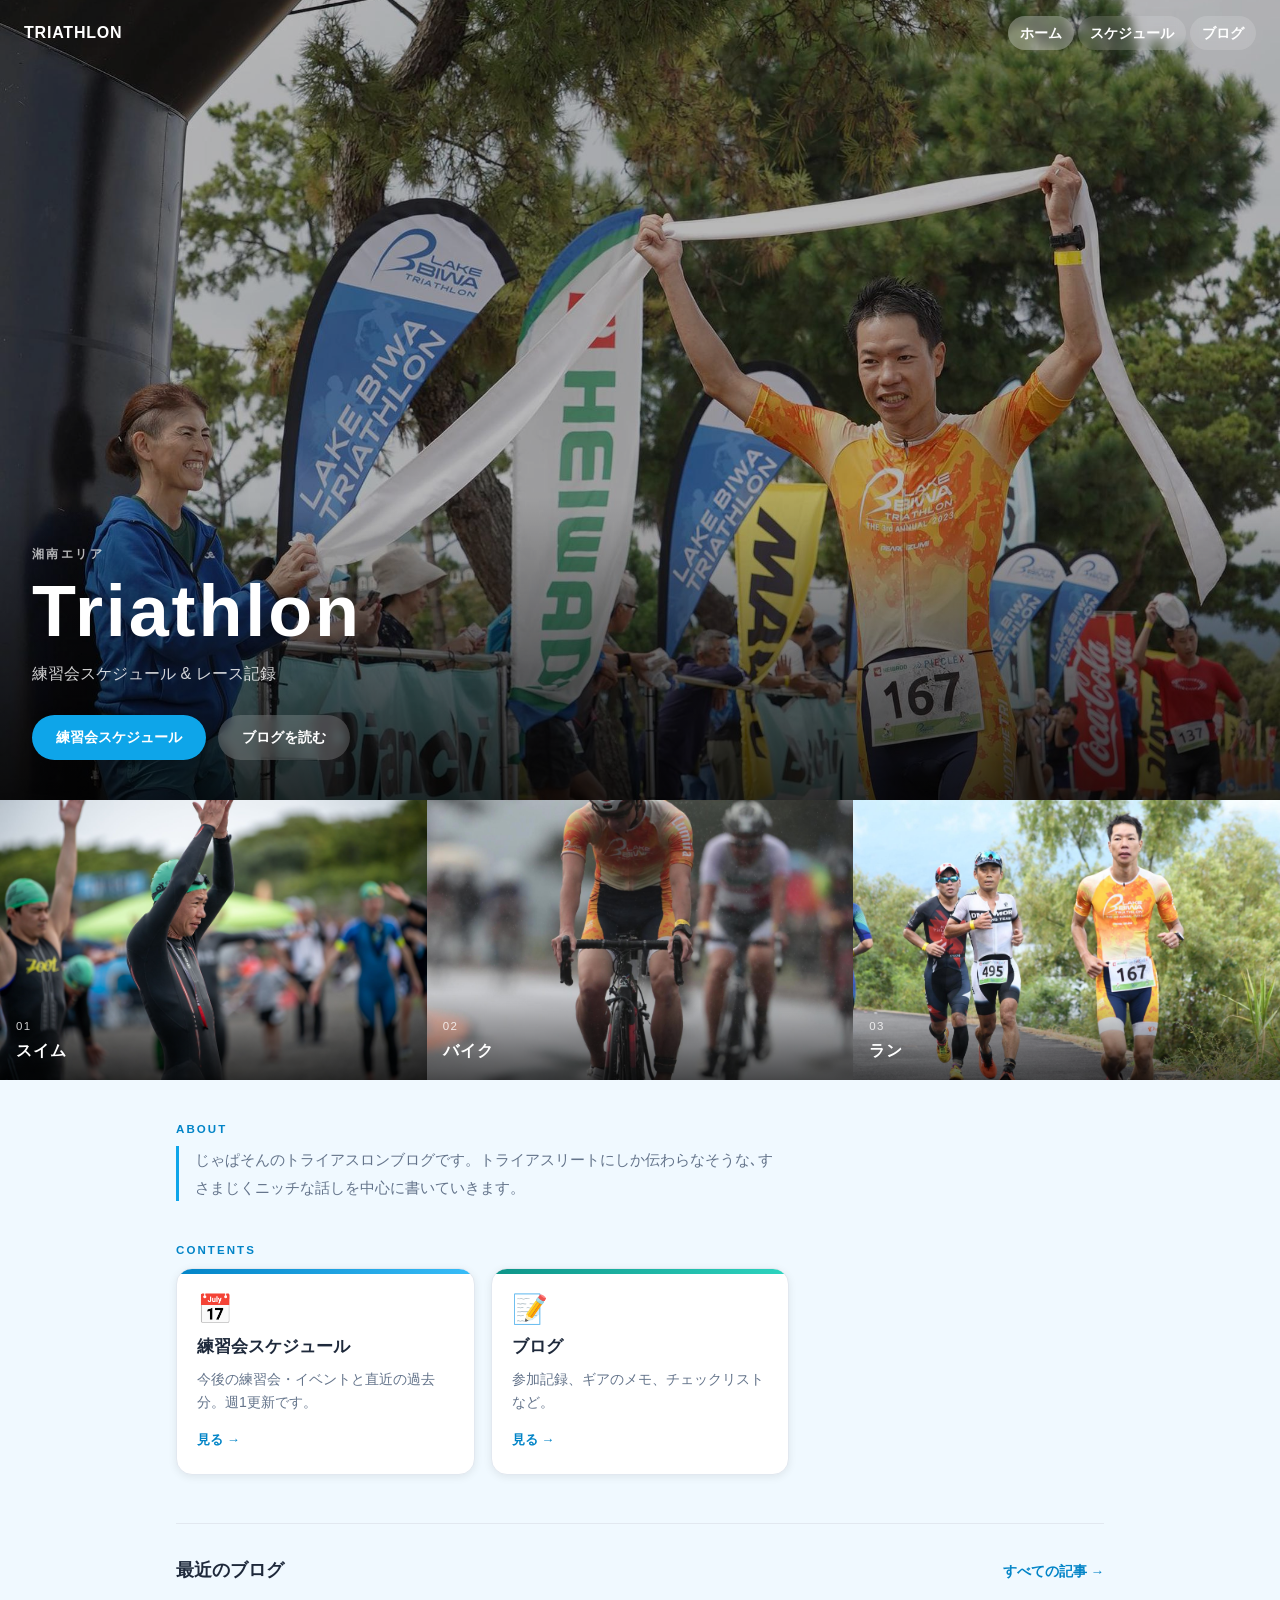
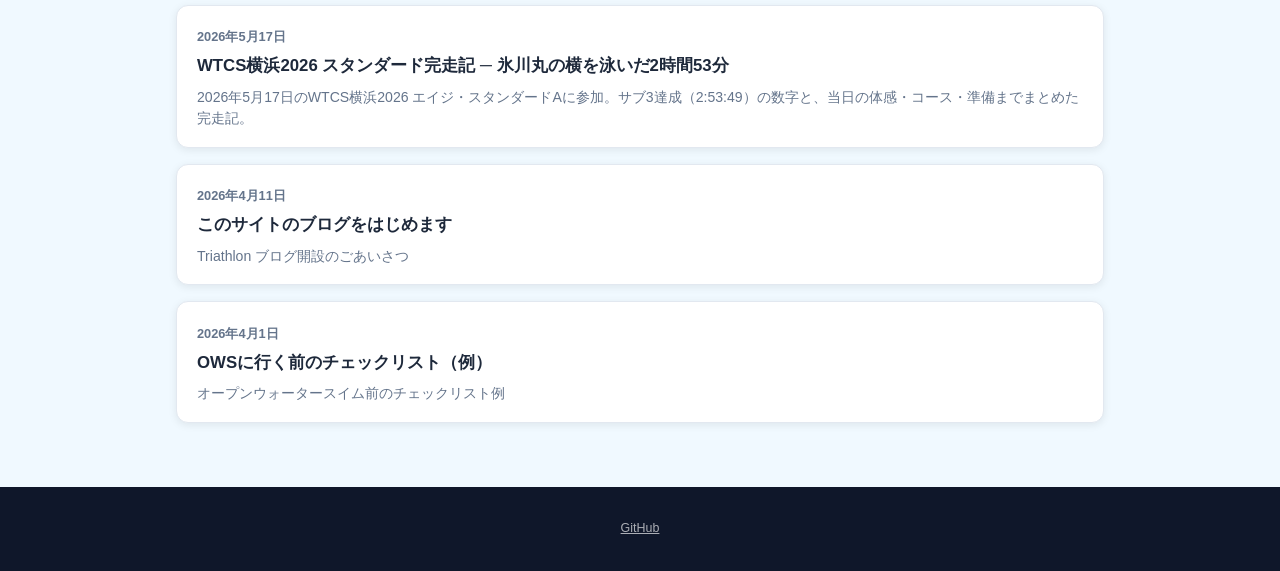
==== commit c8afb20c: "Enhance blog manifest generation to support Markdown files - Updated build_blog_manifest.py to scan " ====
--- a/index.html
+++ b/index.html
@@ -3,308 +3,12 @@
   <head>
     <meta charset="UTF-8" />
     <meta name="viewport" content="width=device-width, initial-scale=1.0" />
-    <meta name="description" content="湘南エリアのトライアスロン練習会スケジュールとブログ" />
-    <title>Triathlon | ホーム</title>
-    <link rel="stylesheet" href="assets/css/blog.css" />
-    <style>
-      /* ===== HERO ===== */
-      .hero {
-        position: relative;
-        height: 100svh;
-        min-height: 480px;
-        max-height: 800px;
-        overflow: hidden;
-        display: flex;
-        align-items: flex-end;
-      }
-      .hero-bg {
-        position: absolute;
-        inset: 0;
-        width: 100%;
-        height: 100%;
-        object-fit: cover;
-        object-position: 65% 55%;
-        filter: brightness(0.72);
-      }
-      .hero-overlay {
-        position: relative;
-        z-index: 1;
-        width: 100%;
-        padding: 3rem 2rem 2.5rem;
-        background: linear-gradient(to top, rgba(0,0,0,0.72) 0%, rgba(0,0,0,0) 100%);
-      }
-      .hero-eyebrow {
-        font-size: 0.75rem;
-        font-weight: 700;
-        letter-spacing: 0.2em;
-        text-transform: uppercase;
-        color: rgba(255,255,255,0.7);
-        margin-bottom: 0.5rem;
-      }
-      .hero-title {
-        font-size: clamp(2.4rem, 7vw, 4.5rem);
-        font-weight: 900;
-        color: #fff;
-        letter-spacing: 0.04em;
-        line-height: 1.1;
-        margin-bottom: 0.6rem;
-      }
-      .hero-sub {
-        font-size: 1rem;
-        color: rgba(255,255,255,0.82);
-        margin-bottom: 1.75rem;
-        line-height: 1.6;
-      }
-      .hero-btns {
-        display: flex;
-        gap: 0.75rem;
-        flex-wrap: wrap;
-      }
-      .hero-btn {
-        display: inline-block;
-        padding: 0.7rem 1.5rem;
-        border-radius: 999px;
-        font-size: 0.9rem;
-        font-weight: 700;
-        text-decoration: none;
-        transition: transform 0.15s, box-shadow 0.15s;
-      }
-      .hero-btn:hover {
-        transform: translateY(-2px);
-        box-shadow: 0 6px 20px rgba(0,0,0,0.3);
-      }
-      .hero-btn-primary {
-        background: #0ea5e9;
-        color: #fff;
-      }
-      .hero-btn-ghost {
-        background: rgba(255,255,255,0.18);
-        color: #fff;
-        backdrop-filter: blur(4px);
-      }
-
-      /* ===== SITE NAV (floating) ===== */
-      .site-header {
-        position: absolute;
-        top: 0;
-        left: 0;
-        right: 0;
-        z-index: 10;
-        background: transparent;
-        box-shadow: none;
-        padding: 1rem 1.5rem;
-        display: flex;
-        align-items: center;
-        justify-content: space-between;
-      }
-      .site-header-brand {
-        font-size: 1rem;
-        font-weight: 800;
-        color: #fff;
-        letter-spacing: 0.05em;
-        text-decoration: none;
-      }
-      .site-nav {
-        display: flex;
-        gap: 0.25rem;
-        flex-wrap: wrap;
-        margin: 0;
-        padding: 0;
-      }
-      .site-nav a {
-        background: rgba(255,255,255,0.15);
-        backdrop-filter: blur(4px);
-      }
-      .site-nav a[aria-current="page"] {
-        background: rgba(255,255,255,0.3);
-      }
-
-      /* ===== DISCIPLINE STRIP ===== */
-      .disciplines {
-        display: grid;
-        grid-template-columns: repeat(3, 1fr);
-        gap: 0;
-      }
-      .discipline {
-        position: relative;
-        height: 280px;
-        overflow: hidden;
-      }
-      .discipline img {
-        width: 100%;
-        height: 100%;
-        object-fit: cover;
-        transition: transform 0.4s ease;
-        display: block;
-      }
-      .discipline:hover img {
-        transform: scale(1.05);
-      }
-      .discipline-label {
-        position: absolute;
-        bottom: 0;
-        left: 0;
-        right: 0;
-        padding: 1.5rem 1rem 1rem;
-        background: linear-gradient(to top, rgba(0,0,0,0.65) 0%, transparent 100%);
-        color: #fff;
-        font-size: 1rem;
-        font-weight: 800;
-        letter-spacing: 0.06em;
-        text-transform: uppercase;
-      }
-      .discipline-label span {
-        display: block;
-        font-size: 0.72rem;
-        font-weight: 500;
-        letter-spacing: 0.12em;
-        opacity: 0.8;
-        margin-bottom: 0.2rem;
-      }
-
-      /* ===== MAIN CONTENT ===== */
-      .page-wrap {
-        max-width: 960px;
-        margin: 0 auto;
-        padding: 2.5rem 1rem 4rem;
-      }
-      .section-title {
-        font-size: 0.72rem;
-        font-weight: 700;
-        letter-spacing: 0.18em;
-        text-transform: uppercase;
-        color: var(--primary-dark);
-        margin-bottom: 0.5rem;
-      }
-      .about-text {
-        font-size: 0.95rem;
-        color: var(--muted);
-        line-height: 1.8;
-        max-width: 38rem;
-        margin-bottom: 2.5rem;
-        border-left: 3px solid var(--primary);
-        padding-left: 1rem;
-      }
-
-      /* ===== CARDS ===== */
-      .landing-cards {
-        display: grid;
-        grid-template-columns: repeat(auto-fill, minmax(280px, 1fr));
-        gap: 1rem;
-        margin-bottom: 3rem;
-      }
-      .landing-card {
-        display: flex;
-        flex-direction: column;
-        background: var(--card-bg);
-        border: 1px solid var(--border);
-        border-radius: 16px;
-        padding: 0;
-        box-shadow: var(--shadow);
-        text-decoration: none;
-        color: inherit;
-        overflow: hidden;
-        transition: transform 0.2s, box-shadow 0.2s;
-      }
-      .landing-card:hover {
-        transform: translateY(-4px);
-        box-shadow: 0 12px 28px rgba(0, 0, 0, 0.12);
-        border-color: var(--primary);
-      }
-      .card-accent {
-        height: 5px;
-      }
-      .card-accent-blue { background: linear-gradient(90deg, #0284c7, #38bdf8); }
-      .card-accent-teal { background: linear-gradient(90deg, #0d9488, #2dd4bf); }
-      .card-body {
-        padding: 1.35rem 1.25rem 1.5rem;
-        flex: 1;
-        display: flex;
-        flex-direction: column;
-      }
-      .card-icon {
-        font-size: 1.8rem;
-        margin-bottom: 0.6rem;
-        line-height: 1;
-      }
-      .landing-card h2 {
-        font-size: 1.05rem;
-        font-weight: 800;
-        color: var(--text);
-        margin-bottom: 0.5rem;
-      }
-      .landing-card p {
-        font-size: 0.88rem;
-        color: var(--muted);
-        line-height: 1.6;
-        flex: 1;
-      }
-      .card-go {
-        margin-top: 1rem;
-        font-size: 0.82rem;
-        font-weight: 700;
-        color: var(--primary-dark);
-        display: flex;
-        align-items: center;
-        gap: 0.25rem;
-      }
-
-      /* ===== BLOG SECTION ===== */
-      .home-blog {
-        border-top: 1px solid var(--border);
-        padding-top: 2rem;
-      }
-      .home-blog-header {
-        display: flex;
-        align-items: baseline;
-        justify-content: space-between;
-        margin-bottom: 1.25rem;
-      }
-      .home-blog-header h2 {
-        font-size: 1.1rem;
-        font-weight: 800;
-        color: var(--text);
-      }
-      .home-blog .more-link a {
-        font-size: 0.85rem;
-        font-weight: 700;
-        color: var(--primary-dark);
-        text-decoration: none;
-      }
-      .home-blog .more-link a:hover { text-decoration: underline; }
-
-      /* ===== FOOTER ===== */
-      .site-footer {
-        background: #0f172a;
-        color: rgba(255,255,255,0.5);
-        text-align: center;
-        padding: 2rem 1rem;
-        font-size: 0.78rem;
-        border-top: none;
-        margin-top: 0;
-      }
-      .site-footer a {
-        color: rgba(255,255,255,0.65);
-      }
-
-      /* ===== RESPONSIVE ===== */
-      @media (max-width: 600px) {
-        .disciplines {
-          grid-template-columns: 1fr;
-        }
-        .discipline {
-          height: 200px;
-        }
-        .hero-overlay {
-          padding: 2rem 1.25rem 2rem;
-        }
-        .site-header {
-          padding: 0.75rem 1rem;
-        }
-      }
-    </style>
+    <meta name="description" content="じゃぱトラ(じゃぱそんのトライアスロンブログ)" />
+    <title>じゃぱ✕トライアスロン | ホーム</title>
+    <link rel="stylesheet" href="assets/css/base.css" />
+    <link rel="stylesheet" href="assets/css/home.css" />
   </head>
-  <body>
+  <body class="layout-home">
 
     <!-- Floating header nav -->
     <header class="site-header">
@@ -345,7 +49,7 @@
         <div class="discipline-label"><span>01</span>スイム</div>
       </div>
       <div class="discipline">
-        <img src="assets/img/bike.jpg" alt="バイク" loading="lazy" width="600" height="400" style="object-position: center 40%;" />
+        <img class="img-focus-center" src="assets/img/bike.jpg" alt="バイク" loading="lazy" width="600" height="400" />
         <div class="discipline-label"><span>02</span>バイク</div>
       </div>
       <div class="discipline">
@@ -360,7 +64,7 @@
 
         <p class="section-title">About</p>
         <p class="about-text">
-          サイクルショップエンドウ・Triathlon LUMINA・横浜市トライアスロン協会などの情報をもとに、練習会の日程を一覧しています。メモやレポートはブログへ。
+          じゃぱそんのトライアスロンブログです。トライアスリートにしか伝わらなそうな､すさまじくニッチな話しを中心に書いていきます。
         </p>
 
         <p class="section-title">Contents</p>
@@ -370,7 +74,7 @@
             <div class="card-body">
               <div class="card-icon">📅</div>
               <h2>練習会スケジュール</h2>
-              <p>今後の練習会・イベントと直近の過去分。自動更新です。</p>
+              <p>今後の練習会・イベントと直近の過去分。週1更新です。</p>
               <span class="card-go">見る →</span>
             </div>
           </a>
--- a/assets/css/base.css
+++ b/assets/css/base.css
@@ -0,0 +1,87 @@
+:root {
+  --primary: #0ea5e9;
+  --primary-dark: #0284c7;
+  --bg: #f0f9ff;
+  --card-bg: #fff;
+  --text: #1e293b;
+  --muted: #64748b;
+  --border: #e2e8f0;
+  --shadow: 0 2px 8px rgba(0, 0, 0, 0.08);
+  --prose-max: 40rem;
+}
+
+*,
+*::before,
+*::after {
+  box-sizing: border-box;
+  margin: 0;
+  padding: 0;
+}
+
+body {
+  font-family: "Helvetica Neue", Arial, "Hiragino Kaku Gothic ProN", sans-serif;
+  background: var(--bg);
+  color: var(--text);
+  line-height: 1.6;
+}
+
+a {
+  color: var(--primary-dark);
+}
+
+main {
+  max-width: 960px;
+  margin: 0 auto;
+  padding: 2rem 1rem 3rem;
+}
+
+/* トップ「最近のブログ」・blog-list.js 共通 */
+.post-list {
+  display: flex;
+  flex-direction: column;
+  gap: 1rem;
+}
+
+.post-card {
+  display: block;
+  background: var(--card-bg);
+  border: 1px solid var(--border);
+  border-radius: 12px;
+  padding: 1.1rem 1.25rem;
+  box-shadow: var(--shadow);
+  text-decoration: none;
+  color: inherit;
+  transition: transform 0.15s, box-shadow 0.15s;
+}
+
+.post-card:hover {
+  transform: translateY(-2px);
+  box-shadow: 0 6px 16px rgba(0, 0, 0, 0.1);
+  border-color: var(--primary);
+}
+
+.post-card time {
+  font-size: 0.8rem;
+  color: var(--muted);
+  font-weight: 600;
+}
+
+.post-card h2 {
+  font-size: 1.05rem;
+  font-weight: 700;
+  margin-top: 0.35rem;
+  line-height: 1.45;
+}
+
+.post-card .excerpt {
+  margin-top: 0.5rem;
+  font-size: 0.88rem;
+  color: var(--muted);
+  line-height: 1.5;
+}
+
+.blog-list-error,
+.blog-list-empty {
+  font-size: 0.9rem;
+  color: var(--muted);
+}
--- a/assets/css/home.css
+++ b/assets/css/home.css
@@ -0,0 +1,360 @@
+/* トップ（index.html）専用 — base.css の後に読み込む */
+
+/* ===== HERO ===== */
+.hero {
+  position: relative;
+  height: 100svh;
+  min-height: 480px;
+  max-height: 800px;
+  overflow: hidden;
+  display: flex;
+  align-items: flex-end;
+}
+
+.hero-bg {
+  position: absolute;
+  inset: 0;
+  width: 100%;
+  height: 100%;
+  object-fit: cover;
+  object-position: 65% 55%;
+  filter: brightness(0.72);
+}
+
+.hero-overlay {
+  position: relative;
+  z-index: 1;
+  width: 100%;
+  padding: 3rem 2rem 2.5rem;
+  background: linear-gradient(to top, rgba(0, 0, 0, 0.72) 0%, rgba(0, 0, 0, 0) 100%);
+}
+
+.hero-eyebrow {
+  font-size: 0.75rem;
+  font-weight: 700;
+  letter-spacing: 0.2em;
+  text-transform: uppercase;
+  color: rgba(255, 255, 255, 0.7);
+  margin-bottom: 0.5rem;
+}
+
+.hero-title {
+  font-size: clamp(2.4rem, 7vw, 4.5rem);
+  font-weight: 900;
+  color: #fff;
+  letter-spacing: 0.04em;
+  line-height: 1.1;
+  margin-bottom: 0.6rem;
+}
+
+.hero-sub {
+  font-size: 1rem;
+  color: rgba(255, 255, 255, 0.82);
+  margin-bottom: 1.75rem;
+  line-height: 1.6;
+}
+
+.hero-btns {
+  display: flex;
+  gap: 0.75rem;
+  flex-wrap: wrap;
+}
+
+.hero-btn {
+  display: inline-block;
+  padding: 0.7rem 1.5rem;
+  border-radius: 999px;
+  font-size: 0.9rem;
+  font-weight: 700;
+  text-decoration: none;
+  transition: transform 0.15s, box-shadow 0.15s;
+}
+
+.hero-btn:hover {
+  transform: translateY(-2px);
+  box-shadow: 0 6px 20px rgba(0, 0, 0, 0.3);
+}
+
+.hero-btn-primary {
+  background: #0ea5e9;
+  color: #fff;
+}
+
+.hero-btn-ghost {
+  background: rgba(255, 255, 255, 0.18);
+  color: #fff;
+  backdrop-filter: blur(4px);
+}
+
+/* ===== SITE NAV（ヒーロー上） ===== */
+body.layout-home .site-header {
+  position: absolute;
+  top: 0;
+  left: 0;
+  right: 0;
+  z-index: 10;
+  background: transparent;
+  box-shadow: none;
+  padding: 1rem 1.5rem;
+  display: flex;
+  align-items: center;
+  justify-content: space-between;
+}
+
+body.layout-home .site-header-brand {
+  font-size: 1rem;
+  font-weight: 800;
+  color: #fff;
+  letter-spacing: 0.05em;
+  text-decoration: none;
+}
+
+body.layout-home .site-nav {
+  display: flex;
+  gap: 0.25rem;
+  flex-wrap: wrap;
+  margin: 0;
+  padding: 0;
+}
+
+body.layout-home .site-nav a {
+  color: #fff;
+  text-decoration: none;
+  font-weight: 600;
+  font-size: 0.9rem;
+  padding: 0.35rem 0.75rem;
+  border-radius: 999px;
+  background: rgba(255, 255, 255, 0.15);
+  backdrop-filter: blur(4px);
+}
+
+body.layout-home .site-nav a:hover {
+  text-decoration: underline;
+}
+
+body.layout-home .site-nav a[aria-current="page"] {
+  background: rgba(255, 255, 255, 0.3);
+}
+
+/* ===== DISCIPLINE STRIP ===== */
+.disciplines {
+  display: grid;
+  grid-template-columns: repeat(3, 1fr);
+  gap: 0;
+}
+
+.discipline {
+  position: relative;
+  height: 280px;
+  overflow: hidden;
+}
+
+.discipline img {
+  width: 100%;
+  height: 100%;
+  object-fit: cover;
+  transition: transform 0.4s ease;
+  display: block;
+}
+
+.discipline:hover img {
+  transform: scale(1.05);
+}
+
+.discipline-label {
+  position: absolute;
+  bottom: 0;
+  left: 0;
+  right: 0;
+  padding: 1.5rem 1rem 1rem;
+  background: linear-gradient(to top, rgba(0, 0, 0, 0.65) 0%, transparent 100%);
+  color: #fff;
+  font-size: 1rem;
+  font-weight: 800;
+  letter-spacing: 0.06em;
+  text-transform: uppercase;
+}
+
+.discipline-label span {
+  display: block;
+  font-size: 0.72rem;
+  font-weight: 500;
+  letter-spacing: 0.12em;
+  opacity: 0.8;
+  margin-bottom: 0.2rem;
+}
+
+.discipline img.img-focus-center {
+  object-position: center 40%;
+}
+
+/* ===== MAIN（トップ内側） ===== */
+.layout-home main {
+  padding: 0;
+  max-width: none;
+}
+
+.page-wrap {
+  max-width: 960px;
+  margin: 0 auto;
+  padding: 2.5rem 1rem 4rem;
+}
+
+.page-wrap .section-title {
+  font-size: 0.72rem;
+  font-weight: 700;
+  letter-spacing: 0.18em;
+  text-transform: uppercase;
+  color: var(--primary-dark);
+  margin-bottom: 0.5rem;
+}
+
+.about-text {
+  font-size: 0.95rem;
+  color: var(--muted);
+  line-height: 1.8;
+  max-width: 38rem;
+  margin-bottom: 2.5rem;
+  border-left: 3px solid var(--primary);
+  padding-left: 1rem;
+}
+
+/* ===== LANDING CARDS ===== */
+.landing-cards {
+  display: grid;
+  grid-template-columns: repeat(auto-fill, minmax(280px, 1fr));
+  gap: 1rem;
+  margin-bottom: 3rem;
+}
+
+.landing-card {
+  display: flex;
+  flex-direction: column;
+  background: var(--card-bg);
+  border: 1px solid var(--border);
+  border-radius: 16px;
+  padding: 0;
+  box-shadow: var(--shadow);
+  text-decoration: none;
+  color: inherit;
+  overflow: hidden;
+  transition: transform 0.2s, box-shadow 0.2s;
+}
+
+.landing-card:hover {
+  transform: translateY(-4px);
+  box-shadow: 0 12px 28px rgba(0, 0, 0, 0.12);
+  border-color: var(--primary);
+}
+
+.card-accent {
+  height: 5px;
+}
+
+.card-accent-blue {
+  background: linear-gradient(90deg, #0284c7, #38bdf8);
+}
+
+.card-accent-teal {
+  background: linear-gradient(90deg, #0d9488, #2dd4bf);
+}
+
+.landing-card .card-body {
+  padding: 1.35rem 1.25rem 1.5rem;
+  flex: 1;
+  display: flex;
+  flex-direction: column;
+}
+
+.card-icon {
+  font-size: 1.8rem;
+  margin-bottom: 0.6rem;
+  line-height: 1;
+}
+
+.landing-card h2 {
+  font-size: 1.05rem;
+  font-weight: 800;
+  color: var(--text);
+  margin-bottom: 0.5rem;
+}
+
+.landing-card p {
+  font-size: 0.88rem;
+  color: var(--muted);
+  line-height: 1.6;
+  flex: 1;
+}
+
+.card-go {
+  margin-top: 1rem;
+  font-size: 0.82rem;
+  font-weight: 700;
+  color: var(--primary-dark);
+  display: flex;
+  align-items: center;
+  gap: 0.25rem;
+}
+
+/* ===== トップのブログ抜粋 ===== */
+.home-blog {
+  border-top: 1px solid var(--border);
+  padding-top: 2rem;
+}
+
+.home-blog-header {
+  display: flex;
+  align-items: baseline;
+  justify-content: space-between;
+  margin-bottom: 1.25rem;
+}
+
+.home-blog-header h2 {
+  font-size: 1.1rem;
+  font-weight: 800;
+  color: var(--text);
+}
+
+.home-blog .more-link a {
+  font-size: 0.85rem;
+  font-weight: 700;
+  color: var(--primary-dark);
+  text-decoration: none;
+}
+
+.home-blog .more-link a:hover {
+  text-decoration: underline;
+}
+
+/* ===== FOOTER（トップはダーク） ===== */
+.layout-home .site-footer {
+  background: #0f172a;
+  color: rgba(255, 255, 255, 0.5);
+  text-align: center;
+  padding: 2rem 1rem;
+  font-size: 0.78rem;
+  border-top: none;
+  margin-top: 0;
+}
+
+.layout-home .site-footer a {
+  color: rgba(255, 255, 255, 0.65);
+}
+
+@media (max-width: 600px) {
+  .disciplines {
+    grid-template-columns: 1fr;
+  }
+
+  .discipline {
+    height: 200px;
+  }
+
+  .hero-overlay {
+    padding: 2rem 1.25rem 2rem;
+  }
+
+  body.layout-home .site-header {
+    padding: 0.75rem 1rem;
+  }
+}
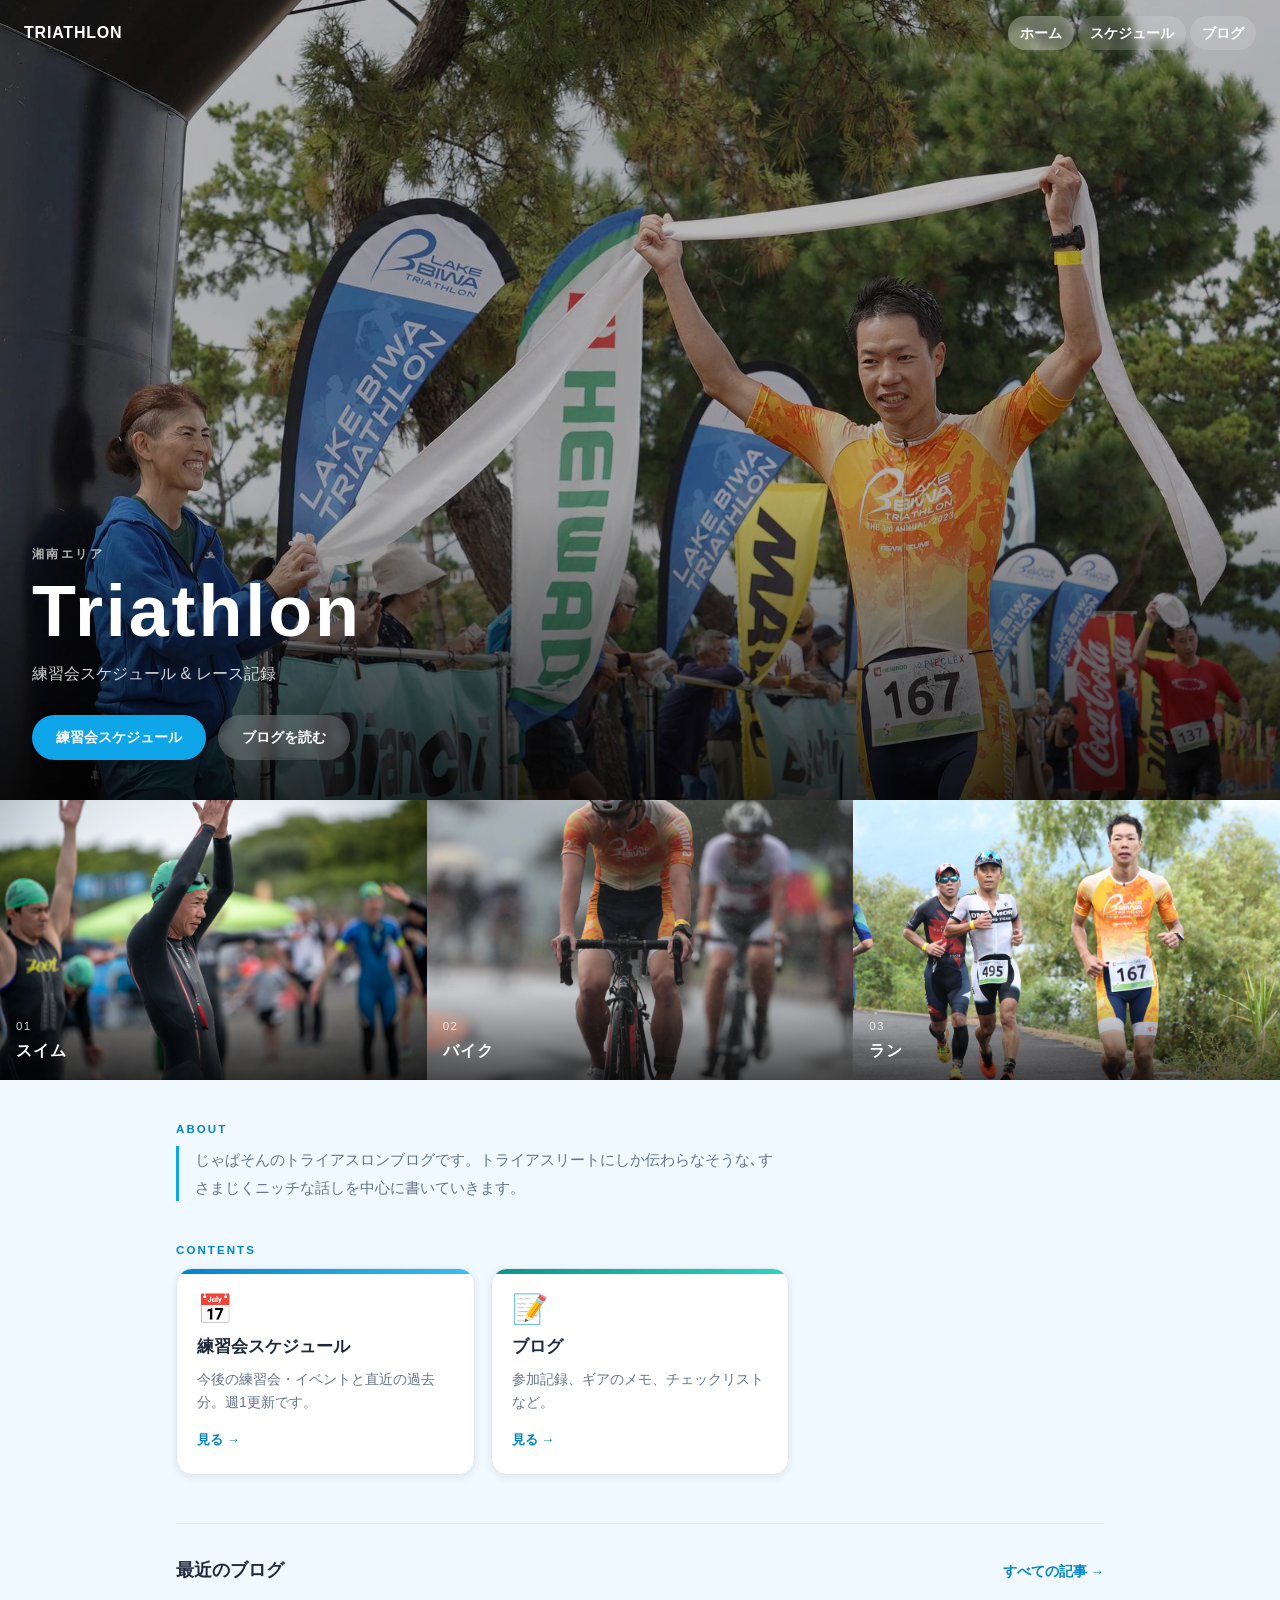
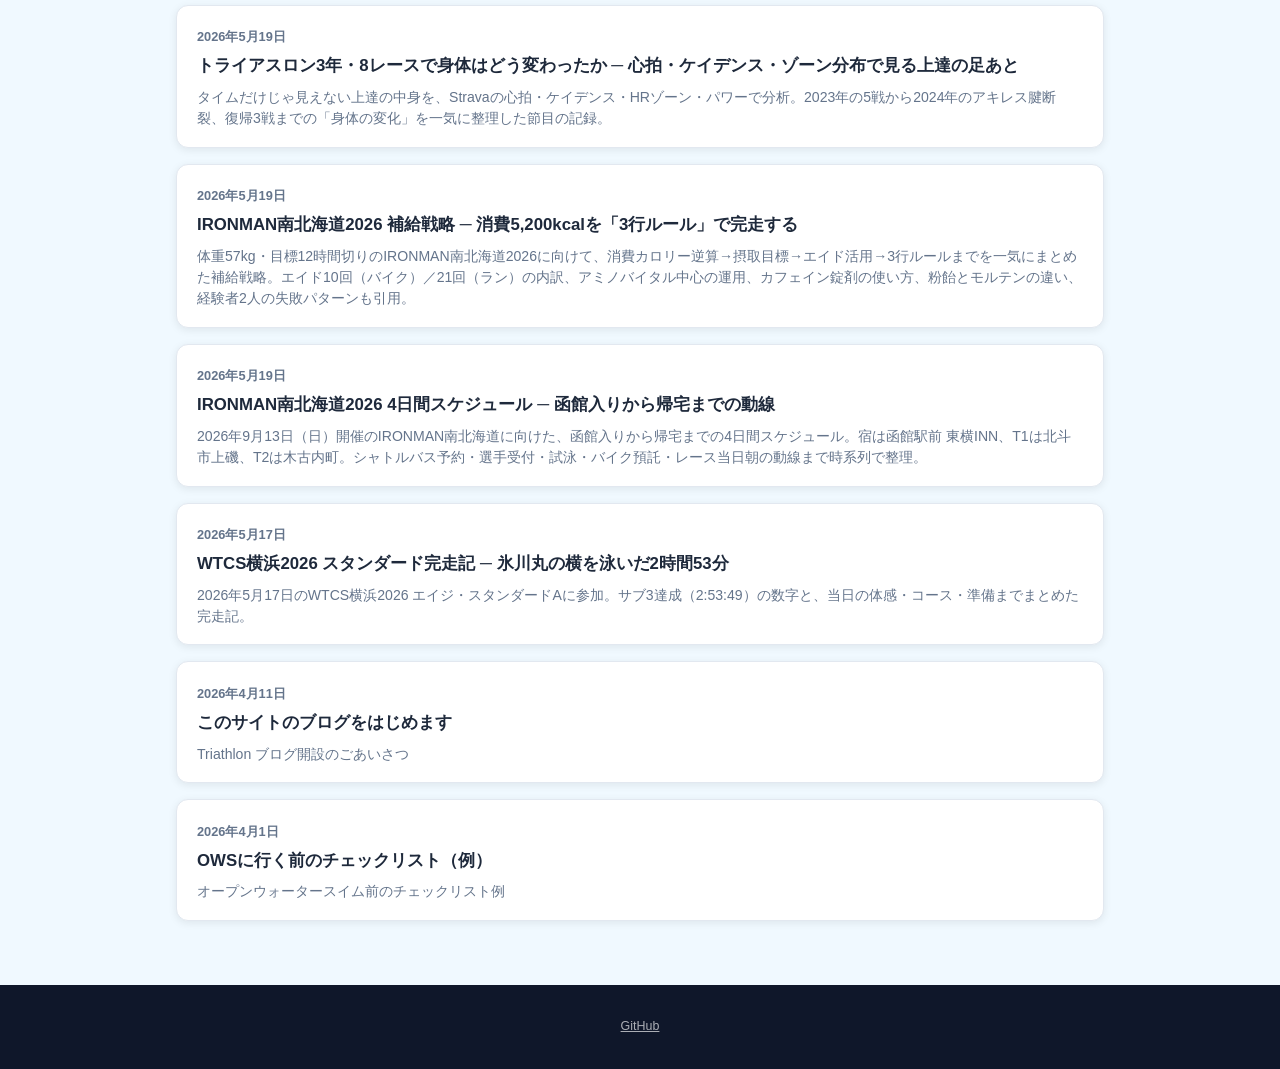
==== commit 2358c6fe: "Add Google Analytics (GA4) via shared assets/js/analytics.js Externalize the gtag.js loader so the t" ====
--- a/index.html
+++ b/index.html
@@ -4,9 +4,15 @@
     <meta charset="UTF-8" />
     <meta name="viewport" content="width=device-width, initial-scale=1.0" />
     <meta name="description" content="じゃぱトラ(じゃぱそんのトライアスロンブログ)" />
+    <link rel="canonical" href="https://japason0502.github.io/Triathlon/" />
+    <meta property="og:type" content="website" />
+    <meta property="og:title" content="じゃぱ✕トライアスロン" />
+    <meta property="og:description" content="じゃぱトラ(じゃぱそんのトライアスロンブログ)" />
+    <meta property="og:url" content="https://japason0502.github.io/Triathlon/" />
     <title>じゃぱ✕トライアスロン | ホーム</title>
     <link rel="stylesheet" href="assets/css/base.css" />
     <link rel="stylesheet" href="assets/css/home.css" />
+    <script src="assets/js/analytics.js"></script>
   </head>
   <body class="layout-home">
 
